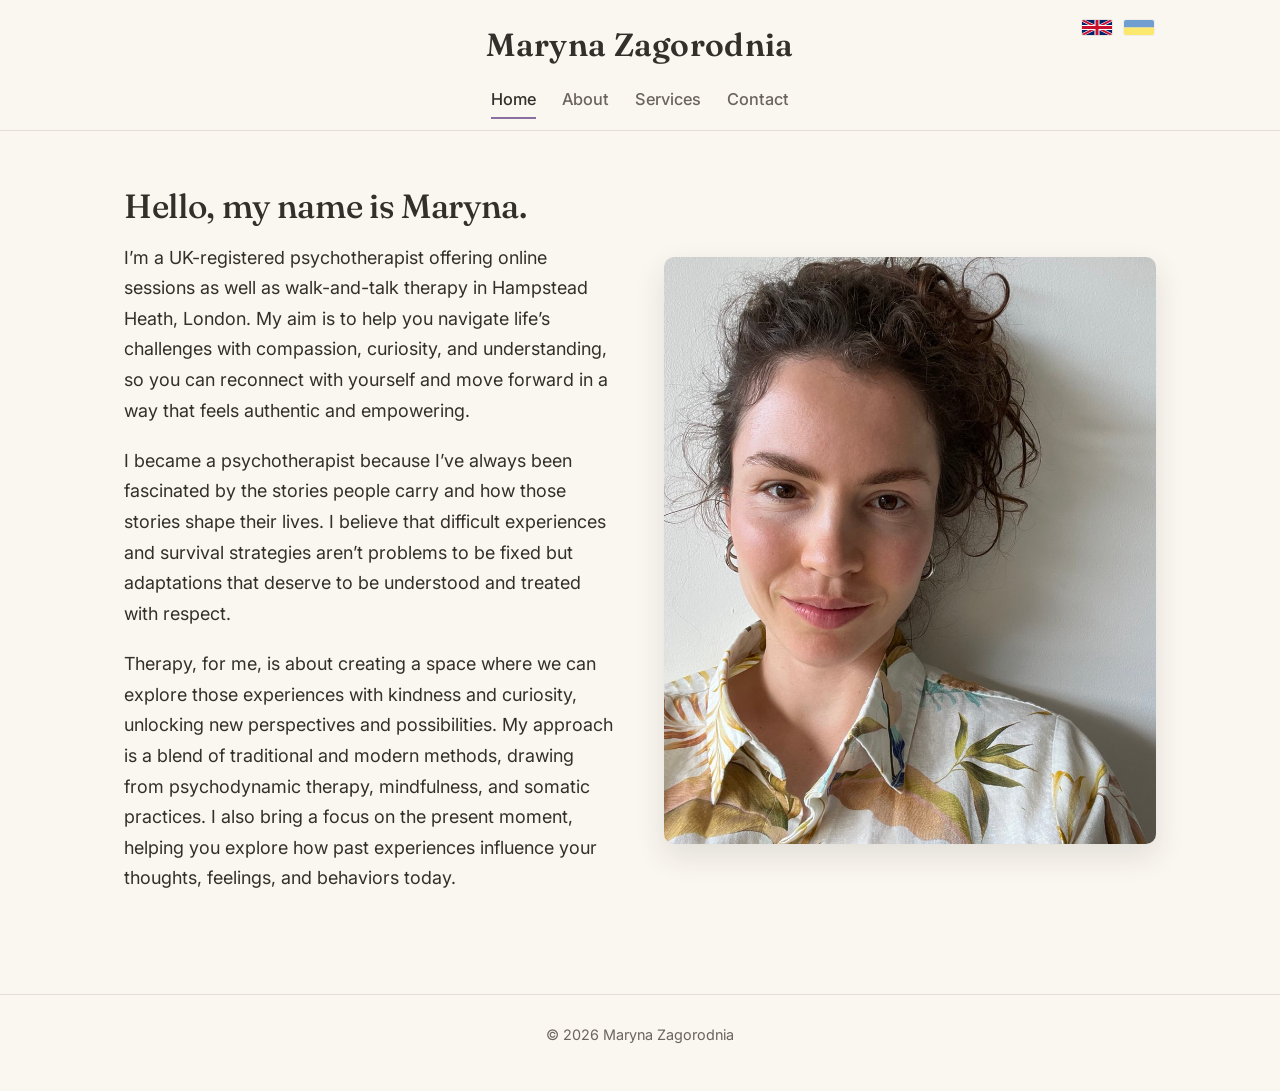
==== index.html @ 40d669a2 "Add config.js on/off switches for site content Single control panel (js/config.js) of named booleans" ====
<!DOCTYPE html>
<html lang="en">
<head>
  <meta charset="UTF-8" />
  <meta name="viewport" content="width=device-width, initial-scale=1.0" />

  <!-- Primary SEO -->
  <title>Maryna Zagorodnia — Psychedelic Integration Therapist, London</title>
  <meta name="description" content="UK-registered psychotherapist offering psychedelic integration therapy and individual therapy online and in Hampstead Heath, London. Sessions in English and Ukrainian." />
  <meta name="author" content="Maryna Zagorodnia" />
  <meta name="geo.region" content="GB-LND" />
  <meta name="geo.placename" content="London, Hampstead Heath" />

  <!-- Canonical & language alternates -->
  <link rel="canonical" href="https://safeintegration.space/" />
  <link rel="alternate" hreflang="en" href="https://safeintegration.space/" />
  <link rel="alternate" hreflang="uk" href="https://safeintegration.space/" />
  <link rel="alternate" hreflang="x-default" href="https://safeintegration.space/" />

  <!-- Open Graph (social sharing previews) -->
  <meta property="og:type" content="website" />
  <meta property="og:url" content="https://safeintegration.space/" />
  <meta property="og:title" content="Maryna Zagorodnia — Psychedelic Integration Therapist, London" />
  <meta property="og:description" content="UK-registered psychotherapist offering psychedelic integration therapy and individual therapy online and in Hampstead Heath, London." />
  <meta property="og:image" content="https://safeintegration.space/assets/maryna.png" />
  <meta property="og:image:alt" content="Portrait of Maryna Zagorodnia" />
  <meta property="og:locale" content="en_GB" />
  <meta property="og:locale:alternate" content="uk_UA" />
  <meta property="og:site_name" content="Maryna Zagorodnia" />

  <!-- Twitter / X card -->
  <meta name="twitter:card" content="summary_large_image" />
  <meta name="twitter:title" content="Maryna Zagorodnia — Psychedelic Integration Therapist, London" />
  <meta name="twitter:description" content="UK-registered psychotherapist offering psychedelic integration therapy and individual therapy online and in Hampstead Heath, London." />
  <meta name="twitter:image" content="https://safeintegration.space/assets/maryna.png" />

  <!-- Structured data (JSON-LD) -->
  <script type="application/ld+json">
  {
    "@context": "https://schema.org",
    "@type": "Person",
    "name": "Maryna Zagorodnia",
    "jobTitle": "Psychotherapist",
    "description": "UK-registered psychotherapist specialising in psychedelic integration therapy and individual therapy. Accredited Gestalt therapist and UKCP registered member.",
    "url": "https://safeintegration.space/",
    "image": "https://safeintegration.space/assets/maryna.png",
    "telephone": "",
    "email": "",
    "address": {
      "@type": "PostalAddress",
      "addressLocality": "London",
      "addressRegion": "England",
      "addressCountry": "GB"
    },
    "areaServed": ["London", "United Kingdom", "Online"],
    "knowsLanguage": ["en", "uk"],
    "memberOf": {
      "@type": "Organization",
      "name": "UK Council for Psychotherapy (UKCP)",
      "url": "https://www.psychotherapy.org.uk"
    },
    "hasCredential": [
      { "@type": "EducationalOccupationalCredential", "name": "Accredited Gestalt Therapist" },
      { "@type": "EducationalOccupationalCredential", "name": "Master's degree in Psychology" },
      { "@type": "EducationalOccupationalCredential", "name": "UKCP Registered Psychotherapist" },
      { "@type": "EducationalOccupationalCredential", "name": "Certificate in Psychedelic-Assisted Therapies and Research, CIIS" }
    ],
    "offers": [
      {
        "@type": "Offer",
        "name": "Individual Therapy",
        "description": "50-minute online therapy session",
        "price": "65",
        "priceCurrency": "GBP"
      },
      {
        "@type": "Offer",
        "name": "Psychedelic Integration Therapy",
        "description": "60-minute online psychedelic integration session",
        "price": "65",
        "priceCurrency": "GBP"
      }
    ]
  }
  </script>

  <!-- Fonts: Fraunces (headings) + Inter (body). Limited weights for speed. -->
  <link rel="preconnect" href="https://fonts.googleapis.com" />
  <link rel="preconnect" href="https://fonts.gstatic.com" crossorigin />
  <link href="https://fonts.googleapis.com/css2?family=Fraunces:opsz,wght@9..144,400;9..144,500;9..144,600&family=Inter:wght@400;500;600&display=swap" rel="stylesheet" />

  <link rel="icon" type="image/png" href="assets/leaf.png" />
  <link rel="stylesheet" href="css/style.css" />
</head>
<body class="lang-en view-home">

  <!-- ===================== STICKY HEADER ===================== -->
  <header class="site-header">
    <div class="header-inner">

      <!-- Language flags -->
      <div class="lang-toggle" role="group" aria-label="Language">
        <button type="button" class="flag flag-en" data-lang="en" aria-label="English" title="English">
          <!-- Union Jack -->
          <svg viewBox="0 0 60 30" width="30" height="15" aria-hidden="true">
            <clipPath id="uk-clip"><path d="M0,0 v30 h60 v-30 z"/></clipPath>
            <g clip-path="url(#uk-clip)">
              <path d="M0,0 v30 h60 v-30 z" fill="#012169"/>
              <path d="M0,0 L60,30 M60,0 L0,30" stroke="#fff" stroke-width="6"/>
              <path d="M0,0 L60,30 M60,0 L0,30" stroke="#C8102E" stroke-width="4"
                    clip-path="url(#uk-clip)"/>
              <path d="M30,0 v30 M0,15 h60" stroke="#fff" stroke-width="10"/>
              <path d="M30,0 v30 M0,15 h60" stroke="#C8102E" stroke-width="6"/>
            </g>
          </svg>
        </button>
        <button type="button" class="flag flag-uk" data-lang="uk" aria-label="Українська" title="Українська">
          <!-- Flag of Ukraine -->
          <svg viewBox="0 0 60 30" width="30" height="15" aria-hidden="true">
            <rect width="60" height="15" fill="#0057B7"/>
            <rect width="60" height="15" y="15" fill="#FFDD00"/>
          </svg>
        </button>
      </div>

      <!-- Name / logo -->
      <a href="#home" class="brand" data-section="home">
        <span class="lang-en">Maryna Zagorodnia</span>
        <span class="lang-uk">Марина Загородня</span>
      </a>

      <!-- Main navigation -->
      <nav class="main-nav" aria-label="Primary">
        <a href="#home" data-section="home"><span class="lang-en">Home</span><span class="lang-uk">Головна</span></a>
        <a href="#about" data-section="about"><span class="lang-en">About</span><span class="lang-uk">Про мене</span></a>
        <a href="#services" data-section="services"><span class="lang-en">Services</span><span class="lang-uk">Послуги</span></a>
        <a href="#contact" data-section="contact"><span class="lang-en">Contact</span><span class="lang-uk">Контакти</span></a>
        <a href="#blog" data-section="blog" class="blog-only"><span class="lang-en">Blog</span><span class="lang-uk">Блог</span></a>
      </nav>

    </div><!-- end .header-inner -->

    <!-- Services sub-navigation (only visible on Services view) -->
    <nav class="sub-nav" aria-label="Services">
      <a href="#service-therapy" class="sub-link">
        <span class="lang-en">Individual Therapy</span><span class="lang-uk">Індивідуальна терапія</span>
      </a>
      <span class="sub-sep">|</span>
      <a href="#service-integration" class="sub-link">
        <span class="lang-en">Psychedelic Integration</span><span class="lang-uk">Психоделічна інтеграція</span>
      </a>
      <!-- Ukrainian-only extra service -->
      <span class="sub-sep lang-uk">|</span>
      <a href="#service-circles" class="sub-link lang-uk">
        <span class="lang-uk">Кола інтеграції</span>
      </a>
    </nav>

    <nav class="blog-sub-nav" aria-label="Blog">
      <a href="#blog-video" class="blog-link">Лекція UPRA</a>
      <a href="#blog-post-1" class="blog-link">Що таке інтеграція?</a>
      <a href="#blog-post-2" class="blog-link">Практичний гайд</a>
    </nav>

  </header>

  <!-- ===================== MAIN CONTENT ===================== -->
  <main>

    <!-- ---------- HOME ---------- -->
    <section id="home" class="section is-active">
      <div class="wrap">
        <div class="row two-col reveal">
          <div class="col col-text">
            <h2>
              <span class="lang-en">Hello, my name is Maryna.</span>
              <span class="lang-uk">Вітаю, мене звати Марина.</span>
            </h2>
            <div class="lang-en">
              <p>I’m a UK-registered psychotherapist offering online sessions as well as walk-and-talk therapy in Hampstead Heath, London. My aim is to help you navigate life’s challenges with compassion, curiosity, and understanding, so you can reconnect with yourself and move forward in a way that feels authentic and empowering.</p>
              <p>I became a psychotherapist because I’ve always been fascinated by the stories people carry and how those stories shape their lives. I believe that difficult experiences and survival strategies aren’t problems to be fixed but adaptations that deserve to be understood and treated with respect.</p>
              <p>Therapy, for me, is about creating a space where we can explore those experiences with kindness and curiosity, unlocking new perspectives and possibilities. My approach is a blend of traditional and modern methods, drawing from psychodynamic therapy, mindfulness, and somatic practices. I also bring a focus on the present moment, helping you explore how past experiences influence your thoughts, feelings, and behaviors today.</p>
            </div>
            <div class="lang-uk">
              <p>Я психотерапевтка, зареєстрована у Великій Британії; проводжу онлайн-сесії, а також терапію у форматі «прогулянка-розмова» в парку Гемпстед-Гіт, Лондон. Моя мета — допомогти вам долати життєві виклики зі співчуттям, цікавістю та розумінням, щоб ви могли віднайти зв’язок із собою і рухатися вперед у спосіб, який відчувається справжнім і наповнює силою.</p>
              <p>Я стала психотерапевткою, бо мене завжди захоплювали історії, які несуть люди, і те, як ці історії формують їхнє життя. Я вірю, що складні переживання та стратегії виживання — це не проблеми, які треба «полагодити», а адаптації, що заслуговують на розуміння й повагу.</p>
              <p>Терапія для мене — це створення простору, де ми можемо досліджувати ці переживання з добротою та цікавістю, відкриваючи нові перспективи й можливості. Мій підхід поєднує традиційні та сучасні методи, спираючись на психодинамічну терапію, майндфулнес і соматичні практики. Я також приділяю увагу теперішньому моменту, допомагаючи вам побачити, як минулий досвід впливає на ваші думки, почуття та поведінку сьогодні.</p>
            </div>
          </div>
          <div class="col col-media">
            <img src="assets/maryna.png" alt="Portrait of Maryna" class="framed" loading="eager" />
          </div>
        </div>
      </div>
    </section>

    <!-- ---------- ABOUT ---------- -->
    <section id="about" class="section">
      <div class="wrap">

        <div class="row one-col reveal">
          <div class="lang-en">
            <h2>My Background and Philosophy</h2>
            <p>Before becoming a therapist, I earned a Master’s degree in Psychology and completed specialised training in trauma therapy, Gestalt therapy, and psychedelic integration. Over the years, my path has continued to evolve through further training in Compassionate Inquiry with Dr Gabor Maté, Schema Therapy, psychedelic-assisted therapies and research, breathwork, mindfulness, and trauma-informed plant medicine facilitation.</p>
            <p>I see therapy as a collaborative process — one where trust, openness, curiosity, and sometimes a bit of humour can help us uncover insights, heal old wounds, and create meaningful, lasting change. Whether you are navigating trauma, seeking clarity, integrating a psychedelic experience, or simply trying to make sense of where you are in life, I offer a grounded and supportive space for that process.</p>
            <p>Alongside my private work, I collaborate with Inwardbound as a psychotherapist and facilitator, supporting participants through preparation, retreat-based processes, and integration within their legal psychedelic retreat programmes in the Netherlands.</p>
          </div>
          <div class="lang-uk">
            <h2>Моє підґрунтя та філософія</h2>
            <p>Перш ніж стати терапевткою, я здобула магістерський ступінь із психології та пройшла спеціалізоване навчання з терапії травми, гештальт-терапії та психоделічної інтеграції. Мій шлях спонукає мене постійно розширювати навички, і зараз я навчаюся за підходом «Compassionate Inquiry» (Співчутливе дослідження) з д-ром Ґабором Мате, що глибоко співзвучний моєму травмо-інформованому погляду.</p>
            <p>Я бачу терапію як спільний процес — у якому довіра, відкритість і навіть трохи гумору допомагають нам віднаходити інсайти, зцілювати давні рани та творити значущі, тривалі зміни. Незалежно від того, чи проживаєте ви травму, шукаєте ясності, чи просто намагаєтеся зрозуміти, де ви зараз у житті, — я поруч, щоб підтримати вас на вашому шляху.</p>
          </div>
        </div>

        <div class="row one-col reveal">
          <div class="lang-en">
            <h2>My Training and Experience</h2>
            <ul class="creds">
              <li>Fully qualified and accredited Gestalt therapist</li>
              <li>Master’s degree in Psychology</li>
              <li>Certificate in Psychedelic-Assisted Therapies and Research, California Institute of Integral Studies</li>
              <li>Compassionate Inquiry Professional Training with Dr Gabor Maté</li>
              <li>Schema Therapy Training, ISST-accredited course</li>
              <li>ICEERS Integration Training</li>
              <li>Plant Medicine Facilitation and Trauma-Informed Psychedelic Integration training with Atira Tan</li>
              <li>200-hour Yoga Teacher Training, India, 2026</li>
            </ul>
            <p>I continue to expand my skills and knowledge in holistic approaches, including breathwork, yoga, meditation, and mindfulness, and regularly attend professional workshops, courses, and conferences.</p>
          </div>
          <div class="lang-uk">
            <h2>Моя освіта та досвід</h2>
            <ul class="creds">
              <li>Повністю кваліфікована та акредитована гештальт-терапевтка.</li>
              <li>Магістерський ступінь із психології.</li>
              <li>Завершила сертифікаційну програму з психоделік-асистованої терапії та досліджень у Каліфорнійському інституті інтегральних досліджень (CIIS).</li>
              <li>Дотримується етичних і професійних стандартів UKCP та відповідає їхнім вимогам щодо постійної супервізії та професійного розвитку.</li>
              <li>Викладачка BBM (Breath-Body-Mind) рівня 2.</li>
              <li>Зареєстрована членкиня Британської ради психотерапії (UKCP).</li>
              <li>Завершила тренінг з інтеграції ICEERS.</li>
              <li>Завершила курс «Compassionate Inquiry» для фахівців із д-ром Ґабором Мате.</li>
            </ul>
            <p>Постійно розширює навички та знання в холістичних підходах, зокрема дихальних практиках, йозі, медитації та майндфулнес, і регулярно відвідує професійні воркшопи, курси та конференції.</p>
          </div>
        </div>

      </div>
    </section>

    <!-- ---------- SERVICES ---------- -->
    <section id="services" class="section">
      <div class="wrap">

        <!-- Individual Therapy -->
        <article id="service-therapy" class="service reveal">
          <div class="lang-en">
            <h2>Individual Therapy</h2>
            <p>In individual therapy, we work together to address both past and present challenges, helping you navigate life with greater clarity and resilience. While many of my clients come to explore patterns rooted in the past, I also work with those facing current issues that may not have clear connections to previous experiences. Whether you’re managing stress, seeking direction, or facing specific life transitions, therapy can be a supportive and solution-focused space to explore effective strategies.</p>
            <details class="service-details">
              <summary><span class="text-more">Learn More</span><span class="text-less">Show Less</span></summary>
              <div class="details-body">
                <p>Therapy with me is a collaborative journey. We begin by identifying the sources of your difficulties and clarifying your goals. If certain problems are rooted in past experiences, we can explore those patterns to foster deeper understanding and change. For present-focused challenges, I incorporate a solution-oriented approach, working with you to create practical steps and skills that bring immediate relief and clarity.</p>
                <p>I work with a range of issues, including:</p>
                <ul class="creds">
                  <li>Complex trauma</li>
                  <li>Anxiety and panic attacks</li>
                  <li>Depression and low mood</li>
                  <li>Self-esteem and confidence issues</li>
                  <li>Imposter syndrome</li>
                  <li>Attachment and relationship difficulties</li>
                  <li>Stress and burnout</li>
                  <li>Family issues and unresolved conflicts</li>
                  <li>Life direction and a lack of purpose</li>
                </ul>
                <p>My approach combines talk therapy with body-based techniques, recognizing that some issues reside not only in the mind but also in the body. Using mindfulness practices, breathwork, and gentle movement exercises, we’ll address areas of tension and help you connect more fully with the present moment.</p>
                <p>Individual therapy with me can be both a journey of self-discovery and a practical tool for managing immediate life challenges. It’s about helping you embrace your full self with compassion and empowering you to take meaningful steps toward the life you envision.</p>
                <h3>Sessions and Fees</h3>
                <ul class="creds">
                  <li>15-minute introductory phone call: <strong>free</strong></li>
                  <li>50-minute session (online): <strong>£65</strong></li>
                </ul>
                <p><a href="#contact" class="btn" data-section="contact">Get in touch</a></p>
              </div>
            </details>
          </div>
          <div class="lang-uk">
            <h2>Індивідуальна терапія</h2>
            <p>В індивідуальній терапії ми працюємо разом, щоб подолати як минулі, так і теперішні труднощі, допомагаючи вам жити з більшою ясністю та стійкістю. Хоча багато клієнтів звертаються до мене, щоб дослідити закономірності, вкорінені в минулому, я також працюю з тими, хто стикається з поточними проблемами, що можуть не мати чіткого зв’язку з попереднім досвідом.</p>
            <details class="service-details">
              <summary><span class="text-more">Детальніше</span><span class="text-less">Згорнути</span></summary>
              <div class="details-body">
                <p>Терапія зі мною — це спільна подорож. Ми починаємо з визначення джерел труднощів і уточнення ваших цілей. Для проблем, орієнтованих на теперішнє, я застосовую рішення-орієнтований підхід, працюючи разом із вами над практичними кроками та навичками.</p>
                <p>Я працюю з широким колом запитів, зокрема:</p>
                <ul class="creds">
                  <li>ПТСР та комплексна травма</li>
                  <li>Тривога та панічні атаки</li>
                  <li>Депресія та знижений настрій</li>
                  <li>Самооцінка та впевненість у собі</li>
                  <li>Синдром самозванця</li>
                  <li>Прив’язаність і труднощі у стосунках</li>
                  <li>Стрес і вигорання</li>
                  <li>Сімейні питання та невирішені конфлікти</li>
                  <li>Пошук напрямку та відчуття сенсу</li>
                </ul>
                <p>Мій підхід поєднує розмовну терапію з тілесно-орієнтованими техніками: практиками усвідомленості, дихальними вправами та м’якими рухами.</p>
                <h3>Сесії та вартість</h3>
                <ul class="creds">
                  <li>15-хвилинний ознайомчий дзвінок: <strong>БЕЗКОШТОВНО</strong></li>
                  <li>50-хвилинна сесія (онлайн): <strong>£65</strong></li>
                </ul>
                <p><a href="#contact" class="btn" data-section="contact">Зв’язатися</a></p>
              </div>
            </details>
          </div>
        </article>

        <!-- Psychedelic Integration -->
        <article id="service-integration" class="service reveal">
          <div class="lang-en">
            <h2>Psychedelic Integration</h2>
            <p>Psychedelic Integration Therapy provides a safe and supportive space for making sense of past psychedelic experiences. Whether you are working with an old, unsettled LSD experience, returning after an ayahuasca ceremony, seeking integration support after ketamine-assisted treatment, or trying to process a recent retreat, this form of therapy can help you integrate your experiences in a way that supports growth, grounding and self-understanding.</p>
            <details class="service-details">
              <summary><span class="text-more">Learn More</span><span class="text-less">Show Less</span></summary>
              <div class="details-body">
                <h3>What is Psychedelic Integration Therapy?</h3>
                <p>Psychedelic integration differs from psychedelic therapy in that we don’t engage in sessions with substances. Instead, we focus on processing and integrating past experiences with psychedelics, exploring their impact, and making meaning of the insights, emotions, memories or challenges that may have emerged.</p>
                <p>If psychedelics have played a role in your journey but have left you feeling unsettled, confused, opened, overwhelmed or challenged, integration work can provide grounding and clarity. I work with clients who seek support in integrating both positive insights and difficult psychedelic experiences, helping to transform complex or challenging material into meaningful personal growth.</p>
                <p>Together, we explore the emotions, realisations, unexpected memories or shifts in perspective that may have surfaced, helping you make sense of them in the wider context of your life. We also work on creating a clear and grounded direction for embodying positive changes, so that insights from the experience can gradually become part of how you live, relate, and move forward.</p>
                <p>Common areas addressed in Psychedelic Integration Therapy:</p>
                <ul class="creds">
                  <li>Unpacking intense or confusing experiences</li>
                  <li>Processing memories or feelings brought up during altered states</li>
                  <li>Working through challenging emotions, including fear, grief, or joy</li>
                  <li>Exploring the spiritual or existential impacts of these experiences</li>
                  <li>Finding ways to incorporate new insights into daily life</li>
                </ul>
                <p>I’m here to support you in grounding, processing, and rebuilding a sense of wholeness after transformative experiences.</p>
                <blockquote class="disclaimer">Please note: I offer integration support only. Our work will focus solely on processing and integrating what has already happened.</blockquote>
                <h3>Sessions and Fees</h3>
                <ul class="creds">
                  <li>15-minute introductory phone call: <strong>free</strong></li>
                  <li>60-minute session (online): <strong>£65</strong></li>
                </ul>
                <p><a href="#contact" class="btn" data-section="contact">Get in touch</a></p>
              </div>
            </details>
          </div>
          <div class="lang-uk">
            <h2>Психоделічна інтеграція</h2>
            <p>Терапія психоделічної інтеграції надає безпечний і підтримуючий простір для осмислення минулого психоделічного досвіду. Чи то ви маєте справу зі старим, невирішеним досвідом LSD, повертаєтесь після церемонії аяуаски, шукаєте підтримки інтеграції після лікування кетаміном, або намагаєтесь опрацювати нещодавній ретрит — ця форма терапії може допомогти вам інтегрувати свій досвід так, щоб підтримати зростання, заземлення та самопізнання.</p>
            <details class="service-details">
              <summary><span class="text-more">Детальніше</span><span class="text-less">Згорнути</span></summary>
              <div class="details-body">
                <h3>Що таке терапія психоделічної інтеграції?</h3>
                <p>Психоделічна інтеграція відрізняється від психоделічної терапії тим, що ми не проводимо сесії з речовинами. Натомість ми зосереджуємось на опрацюванні та інтеграції минулого досвіду з психоделіками, дослідженні їхнього впливу та осмисленні інсайтів, емоцій, спогадів або труднощів, що могли виникнути.</p>
                <p>Якщо психоделіки відіграли роль у вашому шляху, але залишили вас з відчуттям тривоги, сплутаності, відкритості, перевантаження або труднощів — інтеграційна робота може забезпечити заземлення та ясність.</p>
                <p>Разом ми досліджуємо емоції, усвідомлення, несподівані спогади або зміни у сприйнятті, що могли виникнути, допомагаючи вам осмислити їх у ширшому контексті вашого життя.</p>
                <p>Поширені теми в терапії психоделічної інтеграції:</p>
                <ul class="creds">
                  <li>Розбір інтенсивних або заплутаних переживань</li>
                  <li>Опрацювання спогадів або почуттів, що виникли в змінених станах</li>
                  <li>Робота з важкими емоціями: страхом, горем або радістю</li>
                  <li>Дослідження духовних або екзистенційних наслідків цього досвіду</li>
                  <li>Пошук способів впровадити нові інсайти в повсякденне життя</li>
                </ul>
                <blockquote class="disclaimer">Зверніть увагу: я пропоную лише підтримку інтеграції. Я не проводжу та не надаю психоделічного досвіду. Наша робота зосереджена виключно на опрацюванні та інтеграції того, що вже відбулося.</blockquote>
                <h3>Сесії та вартість</h3>
                <ul class="creds">
                  <li>15-хвилинний ознайомчий дзвінок: <strong>БЕЗКОШТОВНО</strong></li>
                  <li>60-хвилинна сесія (онлайн): <strong>£65</strong></li>
                </ul>
                <p><a href="#contact" class="btn" data-section="contact">Зв’язатися</a></p>
              </div>
            </details>
          </div>
        </article>

        <!-- Integration Circles — Ukrainian only -->
        <article id="service-circles" class="service reveal lang-uk">
          <h2>Інтеграційне коло</h2>
          <p>Після психоделічного досвіду може бути складно залишитися наодинці зі своїми переживаннями. Інтеграційне коло — це безпечний і довірчий простір, де ви можете поділитися своїм досвідом або просто побути поруч із тими, хто вас розуміє.</p>
          <blockquote class="disclaimer">Зверніть увагу: я працюю лише з інтеграцією вже отриманого психоделічного досвіду. Я не фасилітую сесії і не надаю психоактивних речовин.</blockquote>
          <h3>Що відбувається на зустрічах</h3>
          <ul class="creds">
            <li>Ми зустрічаємося онлайн у малих групах</li>
            <li>Ви можете говорити або просто слухати — тут немає примусу</li>
            <li>Кожен досвід унікальний, і ми ставимося до нього з повагою</li>
            <li>Простір сповнений підтримки, без оцінок чи порад</li>
          </ul>
          <h3>Вартість</h3>
          <p>Безкоштовно, за попередньою реєстрацією. Формат: онлайн-зустрічі (Zoom).<br>
          Залиште свій імейл і я повідомлю вас, коли буде збиратися наступне коло.</p>
          <p><a href="#contact" class="btn" data-section="contact">Повідомити мене</a></p>
        </article>

      </div>
    </section>

    <!-- ---------- CONTACT ---------- -->
    <section id="contact" class="section">
      <div class="wrap wrap-narrow">

        <h1 class="reveal">
          <span class="lang-en">Contact</span>
          <span class="lang-uk">Контакти</span>
        </h1>

        <form id="contact-form" class="reveal" action="https://api.web3forms.com/submit" method="POST">
          <input type="hidden" name="access_key" value="0fa4e589-f110-45dd-a6cf-b113817762ba" />
          <label for="email">
            <span class="lang-en">Your email:</span>
            <span class="lang-uk">Ваша електронна пошта:</span>
          </label>
          <input type="email" id="email" name="email" required autocomplete="email" />

          <label for="subject">
            <span class="lang-en">Subject:</span>
            <span class="lang-uk">Тема:</span>
          </label>
          <input type="text" id="subject" name="subject" required />

          <label for="message">
            <span class="lang-en">Message:</span>
            <span class="lang-uk">Повідомлення:</span>
          </label>
          <textarea id="message" name="message" rows="10" required></textarea>

          <button type="submit" class="btn btn-send">
            <span class="lang-en">Send</span>
            <span class="lang-uk">Надіслати</span>
          </button>

          <p class="form-status" role="status" aria-live="polite"></p>
        </form>

      </div>
    </section>

    <!-- ---------- BLOG (Ukrainian only) ---------- -->
    <section id="blog" class="section blog-only">
      <div class="wrap">

        <article id="blog-video" class="blog-item reveal">
          <div class="row two-col">
            <div class="col col-text">
              <h2>Відеолекція: що таке психоделічна інтеграція?</h2>
              <p>Це відео — гарна відправна точка для всіх, хто цікавиться темою інтеграції психоделічних досвідів. Лекція була записана для Української асоціації психоделічних досліджень (UPRA), де я ділюсь базовими поняттями, прикладами з практики та відповідаю на питання слухачів. Наприкінці — живе обговорення з відповідями на запитання учасників.</p>
            </div>
            <div class="col col-media">
              <div class="yt" data-id="SDMaQ13O3Fw" role="button" tabindex="0" aria-label="Відтворити відео">
                <span class="yt-play" aria-hidden="true"></span>
              </div>
            </div>
          </div>
        </article>

        <article id="blog-post-1" class="blog-item reveal">
          <div class="row one-col">
            <h2>Що таке психоделічна інтеграція і навіщо вона потрібна</h2>

            <blockquote>
              <p>«Глибокі психологічні та духовні процеси, які можуть розкритися під час церемонії, потребують супроводу — як до, так і після — для повної інтеграції. Навіть ті учасники, які мали позитивний і глибоко надихаючий досвід, можуть не отримати повної користі без підтримки та допомоги в осмисленні пережитого.»</p>
              <cite>— д-р Ґабор Мате</cite>
            </blockquote>

            <h3>Навіщо потрібна інтеграція?</h3>
            <p>Якщо не приділити увагу інтеграції, досвід може: залишитися лише фрагментарним спогадом (приємним або травматичним), викликати дестабілізацію (паніку, безсоння, депресію), або, навпаки, стати джерелом глибоких змін — якщо його вчасно підтримати.</p>

            <h3>Що кажуть дослідження?</h3>
            <p>У нещодавньому науковому огляді (Bathje et al., 2022) автори проаналізували 24 визначення поняття «психоделічна інтеграція» та запропонували узагальнення:</p>
            <blockquote>
              <p>«Інтеграція — це процес, у якому людина свідомо повертається до свого психоделічного досвіду, активно досліджує, осмислює, перекладає та опрацьовує його зміст. Завдяки свідомому зусиллю та підтримуючим практикам, цей процес дозволяє поступово засвоювати отримані уроки й інсайти та вплітати їх у повсякденне життя.»</p>
            </blockquote>

            <h3>Коли інтеграція особливо необхідна?</h3>
            <p>Іноді психоделічний досвід — це м'яке відкриття. А іноді — зустріч із хаосом, темрявою або втратою орієнтирів. У після-досвідовий період можуть з'являтись: тривожність, безсоння, панічні атаки, страх «з'їхати з глузду», обсесивні думки, екзистенційна криза, емоційна нестабільність, ізоляція. Це не «поганий досвід» — це незавершений досвід. Інтеграція допомагає дати цьому простір, сенс і напрямок.</p>

            <h3>Метафори інтеграції</h3>
            <ul class="creds">
              <li>🧩 <strong>Пазл:</strong> іноді потрібно зібрати фрагменти у цілісну картину.</li>
              <li>🌌 <strong>Карта точок:</strong> досвід — як розкидані точки з даними, які набувають сенсу лише у взаємозв'язку.</li>
              <li>📸 <strong>Фотоплівка:</strong> потрібен проявник, щоб зображення стало видимим.</li>
              <li>🌱 <strong>Насінина:</strong> була посаджена. Але без догляду — вона не проросте. Інтеграція — це полив, тепло, підтримка, захист, щоб згодом ця насінина дала плід.</li>
            </ul>

            <h3>Чи можна інтегрувати досвід самостійно?</h3>
            <p>Так, звичайно. Самоінтеграція — первинна і дуже цінна. Особливо якщо: у вас є безпечне оточення, ви маєте стабільний психоемоційний стан, розумієте, як втілювати отриманий досвід у життя.</p>
            <p>Але якщо відчуваєте, що вас «затягує» у внутрішній конфлікт, досвід лишив по собі тривогу, плутанину або нові складні емоції, з'явились симптоми фрагментації та відчуження, не знаєте, що робити з тим, що піднялось — тоді психоделічна інтеграція з підтримкою фахівця може бути тим безпечним «контейнером», який допоможе перетворити хаос на сенс.</p>

            <h3>Що охоплює процес психоделічної інтеграції?</h3>
            <ul class="creds">
              <li>Онтологічний шок — конфлікт між новими уявленнями та старими цінностями</li>
              <li>Осмислення складного або хаотичного досвіду</li>
              <li>Інтеграція нових ідей, переконань, перспектив</li>
              <li>Обережне внесення змін у життя</li>
              <li>Робота з дистресом або пост-досвідними симптомами</li>
              <li>Профілактика «вивітрювання» досвіду</li>
              <li>Повернення до повсякденності з новим баченням</li>
              <li>Робота з травматичними спогадами, які могли активуватись</li>
            </ul>
            <p>Інтеграція — це не подія, а процес, що може тривати місяці або навіть роки. Вона не завжди виглядає «глибоко» — іноді це просто здоровий сніданок або прогулянка. Іноді тригером до розуміння стає випадковий фільм, запах, або слово у випадково почутій розмові. Як і будь-яка трансформація, вона потребує часу, середовища, дбайливого ставлення до себе.</p>
            <p>Якщо ви відчуваєте, що хочете поговорити про свій досвід, зрозуміти, що з ним робити, чи просто не залишатись наодинці з ним — я поруч 💚.</p>
          </div>
        </article>

        <article id="blog-post-2" class="blog-item reveal">
          <div class="row one-col">
            <h2>Інтеграція психоделічного досвіду: практичний гайд для самостійної роботи</h2>

            <p>Психоделічний досвід може бути потужним, глибоко зворушливим, трансформаційним. А може — незрозумілим, фрагментованим, викликом. У будь-якому випадку, сама подорож — це лише початок. Справжня робота починається після.</p>
            <p>Інтеграція — це не про аналіз чи «роботу над собою» в строгому сенсі. Це про турботу, дбайливе слухання, створення простору для того, що з'явилось у подорожі, щоб воно могло розгорнутись, осісти, знайти своє місце у вашому житті. Не існує універсальної інструкції з інтеграції. Але існують практики, які можуть підтримати.</p>

            <h3>1. Відпочинок і самодогляд</h3>
            <p>Візьміть день-два без роботи, зустрічей і задач. Ваша нервова система потребує простору, щоб відновитися. Обмежте перегляд новин, соцмереж, фільмів з високою інтенсивністю. Дайте тілу спокій, тепло, відпочинок. Повноцінне харчування, теплий душ або ванна, масаж, прогулянка біля води чи в лісі — все це допомагає заземлитись.</p>

            <h3>2. Створіть карту досвіду</h3>
            <p>Запишіть усе, що пам'ятаєте. В деталях. У хронології. Через образи, звуки, кольори. Якщо у вас був плейліст — увімкніть його. Музика може «розблокувати» фрагменти, які свідомість ще не інтегрувала. Можна малювати. Графічно передавати свій стан, кольори, рух. Все це — мова, яку іноді краще розуміє підсвідомість.</p>

            <h3>3. Простір для почуттів</h3>
            <p>Після досвіду емоції можуть ще розгортатися. Дайте їм вихід. Спробуйте експресивне малювання, танець, спів, ліпку, або просто голосове «виговорення» у порожній простір. Ваш досвід — не лише ідеї. Це тіло, сльози, тепло, страх, здивування. І вони заслуговують бути проявленими і почутими.</p>

            <h3>4. Дайте думкам форму</h3>
            <p>Ведіть щоденник. Пишіть листи собі — до або після. Створюйте ментальні карти з інсайтів, питань, вражень. Важливо не «проаналізувати», а дозволити сенсам проявитися. Деколи вони приходять не одразу. Але якщо створити простір, вони з'являться.</p>
            <p>Запитання для саморефлексії (оберіть 1–2, які вам зараз «дзвенять», відповідайте щиро, без цензури):</p>
            <ul class="creds">
              <li>Як мій досвід «відповів» на мій намір?</li>
              <li>Що залишилось зі мною після досвіду?</li>
              <li>Чи є образ / відчуття, яке не відпускає?</li>
              <li>Що в мені змінилось назавжди?</li>
              <li>Яку історію про себе я більше не хочу розповідати?</li>
              <li>Які нові стани я хочу зберегти?</li>
              <li>Хто або що підтримує мене зараз?</li>
              <li>Чого я боюсь побачити у цьому досвіді?</li>
            </ul>

            <h3>5. Місце для тиші й символів</h3>
            <p>Інтеграція — це не лише дії. Це і паузи. Простір між словами. Проводьте час на самоті. Вслухайтесь. Медитуйте. Знайдіть символ — камінь, гілочку, фото, прикрасу, якусь деталь, що уособлює ваш досвід. Це буде точка повернення, або точка контакту з вашим досвідом.</p>

            <h3>Музика, що підтримує</h3>
            <ul class="creds">
              <li>East Forest – Music For Mushrooms</li>
              <li>Beautiful Chorus</li>
              <li>Ayla Schafer</li>
              <li>Nils Frahm</li>
              <li>Liquid Bloom</li>
            </ul>
            <p>Створіть свій власний плейліст для інтеграції. Це буде ваша внутрішня мапа повернення в стан, який ви хочете втілити.</p>

            <h3>Книжки</h3>
            <ul class="creds">
              <li>Jack Kornfield – <em>After the Ecstasy, the Laundry</em></li>
              <li>Станіслав Гроф – <em>Психологія майбутнього</em></li>
              <li>Клариса Пінкола Естес – <em>Жінки, що бігають з вовками</em></li>
              <li>Ґабор Мате – <em>Коли тіло каже ні</em></li>
              <li>Пема Чодрон – <em>Коли життя стає руїнами</em></li>
            </ul>

            <h3>Фільми</h3>
            <ul class="creds">
              <li>Сіль Землі (2014)</li>
              <li>Мій Учитель Восьминіг</li>
              <li>Планета Земля</li>
              <li>The Wisdom of Trauma</li>
              <li>Baraka</li>
              <li>Samsara</li>
            </ul>

            <p>Цей шлях не завжди варто проходити на самоті. Якщо ви відчуваєте, що досвід важко втілити, або навпаки — хочеться його поглибити, заземлити, знайти новий сенс — звертайтесь до того, хто зможе бути поруч. Без оцінки. Без нав'язування своїх ідей і змістів. Інтеграція — це про стосунок. Зі своїм досвідом. І з собою.</p>
          </div>
        </article>

      </div>
    </section>

  </main>

  <footer class="site-footer">
    <p>© <span id="year"></span> Maryna Zagorodnia</p>
  </footer>

  <!-- jQuery from CDN (cached, fast) -->
  <script src="https://code.jquery.com/jquery-3.7.1.min.js"
          integrity="sha256-/JqT3SQfawRcv/BIHPThkBvs0OEvtFFmqPF/lYI/Cxo="
          crossorigin="anonymous"></script>
  <script src="js/config.js"></script>
  <script src="js/main.js"></script>
</body>
</html>
---- css/style.css ----
/* ============================================================
   Maryna Zagorodnia — site styles
   Palette: warm cream background, soft heather accent.
   ============================================================ */

:root {
  --bg:      #FAF6F0;   /* warm cream */
  --surface: #FFFFFF;
  --ink:     #33302B;   /* warm near-black */
  --muted:   #6B655C;
  --accent:  #8A6FA0;   /* soft heather / plum */
  --accent-2:#B07A57;   /* terracotta */
  --line:    #E7DFD4;

  --header-h: 132px;    /* updated by JS to the real header height */
  --maxw: 1080px;

  --serif: "Fraunces", Georgia, "Times New Roman", serif;
  --sans:  "Inter", system-ui, -apple-system, "Segoe UI", Roboto, sans-serif;
}

* { box-sizing: border-box; }

body {
  margin: 0;
  background: var(--bg);
  color: var(--ink);
  font-family: var(--sans);
  font-size: 18px;
  line-height: 1.7;
  -webkit-font-smoothing: antialiased;
  text-rendering: optimizeLegibility;
}

img { max-width: 100%; display: block; }

h1, h2, h3 {
  font-family: var(--serif);
  font-weight: 500;
  line-height: 1.15;
  color: var(--ink);
  letter-spacing: -0.01em;
}
h1 { font-size: clamp(2rem, 4.5vw, 3.1rem); margin: 0 0 .6em; }
h2 { font-size: clamp(1.5rem, 3vw, 2.1rem); margin: 0 0 .5em; }
h3 { font-size: clamp(1.1rem, 2vw, 1.35rem); margin: 1.4em 0 .4em; color: var(--accent); }
p  { margin: 0 0 1.1em; }

a { color: var(--accent); text-decoration: none; }
a:hover { color: var(--accent-2); }

blockquote {
  margin: 1.4em 0;
  padding: .8em 1.4em;
  border-left: 3px solid var(--accent);
  background: rgba(138, 111, 160, 0.06);
  border-radius: 0 6px 6px 0;
  font-style: italic;
  color: var(--muted);
}
blockquote.disclaimer {
  border-left-color: var(--accent-2);
  background: rgba(176, 122, 87, 0.07);
}
blockquote p { margin: 0 0 .4em; }
blockquote p:last-child { margin: 0; }
blockquote cite { font-size: .9rem; font-style: normal; color: var(--muted); }

/* ---------- Language toggle (CSS-driven, instant) ---------- */
/* Two rules only. Each element keeps its natural display value when shown. */
body:not(.lang-uk) .lang-uk { display: none; }
body.lang-uk       .lang-en { display: none; }

/* Blog is Ukrainian-only */
body:not(.lang-uk) .blog-only { display: none; }

/* ============================================================
   HEADER (sticky)
   ============================================================ */
.site-header {
  position: sticky;
  top: 0;
  z-index: 100;
  background: rgba(250, 246, 240, 0.92);
  backdrop-filter: saturate(140%) blur(8px);
  border-bottom: 1px solid var(--line);
}
.header-inner {
  position: relative;
  max-width: var(--maxw);
  margin: 0 auto;
  padding: 18px 24px 14px;
  text-align: center;
  user-select: none;
}

.brand {
  display: inline-block;
  font-family: var(--serif);
  font-size: clamp(1.4rem, 3.2vw, 2rem);
  font-weight: 600;
  color: var(--ink);
  letter-spacing: .01em;
}
.brand:hover { color: var(--ink); }

/* Flags pinned top-right */
.lang-toggle {
  position: absolute;
  top: 18px;
  right: 24px;
  display: flex;
  align-items: center;
  gap: 8px;
}
.flag {
  background: none;
  border: 0;
  padding: 2px;
  cursor: pointer;
  border-radius: 3px;
  line-height: 0;
  opacity: .55;
  transition: opacity .2s ease, transform .2s ease;
}
.flag svg { border-radius: 2px; box-shadow: 0 0 0 1px rgba(0,0,0,.08); }
.flag:hover { opacity: 1; transform: translateY(-1px); }
body.lang-en .flag-en,
body.lang-uk .flag-uk { opacity: 1; }
.lang-sep { color: var(--line); }

/* Main nav */
.main-nav {
  margin-top: 12px;
  display: flex;
  justify-content: center;
  flex-wrap: wrap;
  gap: 0 26px;
}
.main-nav a {
  position: relative;
  color: var(--muted);
  font-weight: 500;
  font-size: 1.02rem;
  padding: 2px 0;
}
.main-nav a::after {
  content: "";
  position: absolute;
  left: 0; right: 0; bottom: -3px;
  height: 2px;
  background: var(--accent);
  transform: scaleX(0);
  transition: transform .22s ease;
}
.main-nav a:hover { color: var(--ink); }
.main-nav a.active { color: var(--ink); }
.main-nav a.active::after { transform: scaleX(1); }

/* Services sub-nav: hidden unless on services view */
.sub-nav {
  display: none;
  justify-content: center;
  flex-wrap: wrap;
  align-items: center;
  gap: 0 12px;
  padding: 10px 24px;
  border-top: 1px solid var(--line);
}
body.view-services .sub-nav { display: flex; }
.sub-nav a {
  position: relative;
  color: var(--muted);
  font-size: .95rem;
  padding: 2px 0;
}
.sub-nav a::after {
  content: "";
  position: absolute;
  left: 0; right: 0; bottom: -3px;
  height: 2px;
  background: var(--accent);
  transform: scaleX(0);
  transition: transform .22s ease;
}
.sub-nav a:hover { color: var(--ink); }
.sub-nav a.active { color: var(--ink); }
.sub-nav a.active::after { transform: scaleX(1); }
.sub-sep { display: none; }

/* Blog sub-nav — same structure as services sub-nav */
.blog-sub-nav {
  display: none;
  justify-content: center;
  flex-wrap: wrap;
  gap: 0 26px;
  padding: 10px 24px;
  border-top: 1px solid var(--line);
}
body.view-blog .blog-sub-nav { display: flex; }
.blog-link {
  position: relative;
  color: var(--muted);
  font-size: .95rem;
  padding: 2px 0;
}
.blog-link::after {
  content: "";
  position: absolute;
  left: 0; right: 0; bottom: -3px;
  height: 2px;
  background: var(--accent);
  transform: scaleX(0);
  transition: transform .22s ease;
}
.blog-link:hover { color: var(--ink); }
.blog-link.active { color: var(--ink); }
.blog-link.active::after { transform: scaleX(1); }

.blog-item { display: none; }

/* ============================================================
   SECTIONS / LAYOUT
   ============================================================ */
.section { display: none; }
.section.is-active { display: block; }

.wrap {
  max-width: var(--maxw);
  margin: 0 auto;
  padding: 56px 24px 80px;
}
.wrap-narrow { max-width: 720px; }

.row { margin-bottom: 48px; }
.row:last-child { margin-bottom: 0; }

/* Two-column: text + media */
.two-col {
  display: grid;
  grid-template-columns: 1fr 1fr;
  gap: 48px;
  align-items: center;
}
.one-col { max-width: 760px; margin-left: auto; margin-right: auto; }

/* Credentials / training list */
.creds { padding-left: 1.2em; margin: 0 0 1.1em; }
.creds li { margin-bottom: .25em; }
.creds li::marker { color: var(--accent); }

.col-media .framed {
  width: 100%;
  border-radius: 10px;
  box-shadow: 0 12px 30px rgba(51, 48, 43, 0.12);
}

.service { display: none; }

.blog-item { margin-bottom: 64px; }
.blog-item:last-child { margin-bottom: 0; }

/* ---------- Learn More / Show Less details toggle ---------- */
.service-details { margin: 1.4em 0 0; text-align: center; }
.service-details summary {
  display: inline-block;
  list-style: none;
  cursor: pointer;
  border: 2px solid var(--accent);
  color: var(--accent);
  background: transparent;
  border-radius: 999px;
  padding: 10px 22px;
  font-family: var(--sans);
  font-weight: 500;
  font-size: 1rem;
  user-select: none;
  transition: background .2s ease, color .2s ease;
}
.details-body { text-align: left; }
.service-details summary::-webkit-details-marker { display: none; }
.service-details summary::marker { display: none; }
.service-details summary:hover { background: var(--accent); color: #fff; }
.service-details:not([open]) .text-less { display: none; }
.service-details[open] .text-more { display: none; }
.details-body { padding-top: 1.2em; }

/* ---------- Buttons ---------- */
.btn {
  display: inline-block;
  background: var(--accent);
  color: #fff;
  padding: 11px 22px;
  border-radius: 999px;
  font-weight: 500;
  font-size: 1rem;
  border: 0;
  cursor: pointer;
  transition: background .2s ease, transform .15s ease, box-shadow .2s ease;
}
.btn:hover {
  color: #fff;
  background: var(--accent-2);
  transform: translateY(-1px);
  box-shadow: 0 8px 18px rgba(138, 111, 160, 0.28);
}

/* ============================================================
   CONTACT FORM
   ============================================================ */
#contact-form label {
  display: block;
  margin: 22px 0 8px;
  font-weight: 500;
  color: var(--ink);
}
#contact-form input,
#contact-form textarea {
  width: 100%;
  font: inherit;
  color: var(--ink);
  background: var(--surface);
  border: 1px solid var(--line);
  border-radius: 8px;
  padding: 12px 14px;
  transition: border-color .2s ease, box-shadow .2s ease;
}
#contact-form input:focus,
#contact-form textarea:focus {
  outline: none;
  border-color: var(--accent);
  box-shadow: 0 0 0 3px rgba(138, 111, 160, 0.18);
}
#contact-form textarea { resize: vertical; }
.btn-send { margin-top: 24px; }
.form-status { margin-top: 16px; min-height: 1.4em; font-size: .98rem; }
.form-status.ok  { color: #4f7a4f; }
.form-status.err { color: #b3503e; }

/* ============================================================
   YOUTUBE FACADE (click to load — keeps page fast)
   ============================================================ */
.yt {
  position: relative;
  width: 100%;
  aspect-ratio: 16 / 9;
  border-radius: 10px;
  overflow: hidden;
  cursor: pointer;
  background: linear-gradient(135deg, #6f5a82, #b07a57);
  background-size: cover;
  background-position: center;
  box-shadow: 0 12px 30px rgba(51, 48, 43, 0.12);
}
.yt-play {
  position: absolute;
  top: 50%; left: 50%;
  transform: translate(-50%, -50%);
  width: 68px; height: 48px;
  background: rgba(0,0,0,.55);
  border-radius: 12px;
  transition: background .2s ease, transform .2s ease;
}
.yt-play::after {
  content: "";
  position: absolute;
  top: 50%; left: 50%;
  transform: translate(-40%, -50%);
  border-style: solid;
  border-width: 11px 0 11px 18px;
  border-color: transparent transparent transparent #fff;
}
.yt:hover .yt-play { background: #c8102e; transform: translate(-50%, -50%) scale(1.06); }
.yt iframe { position: absolute; inset: 0; width: 100%; height: 100%; border: 0; }

/* ============================================================
   FOOTER
   ============================================================ */
.site-footer {
  border-top: 1px solid var(--line);
  text-align: center;
  color: var(--muted);
  font-size: .9rem;
  padding: 28px 24px;
}

/* ============================================================
   REVEAL ANIMATION
   ============================================================ */
.reveal {
  opacity: 0;
  transform: translateY(18px);
  transition: opacity .6s ease, transform .6s ease;
}
.reveal.in { opacity: 1; transform: none; }

/* ============================================================
   RESPONSIVE
   ============================================================ */
@media (max-width: 760px) {
  body { font-size: 17px; }
  .two-col { grid-template-columns: 1fr; gap: 28px; }
  .col-media { order: -1; }              /* image above text on mobile */
  .lang-toggle { top: 14px; right: 16px; }
  .wrap { padding: 40px 18px 64px; }
}

/* Respect users who prefer no motion */
@media (prefers-reduced-motion: reduce) {
  .reveal { opacity: 1; transform: none; transition: none; }
  .btn:hover, .flag:hover { transform: none; }
}
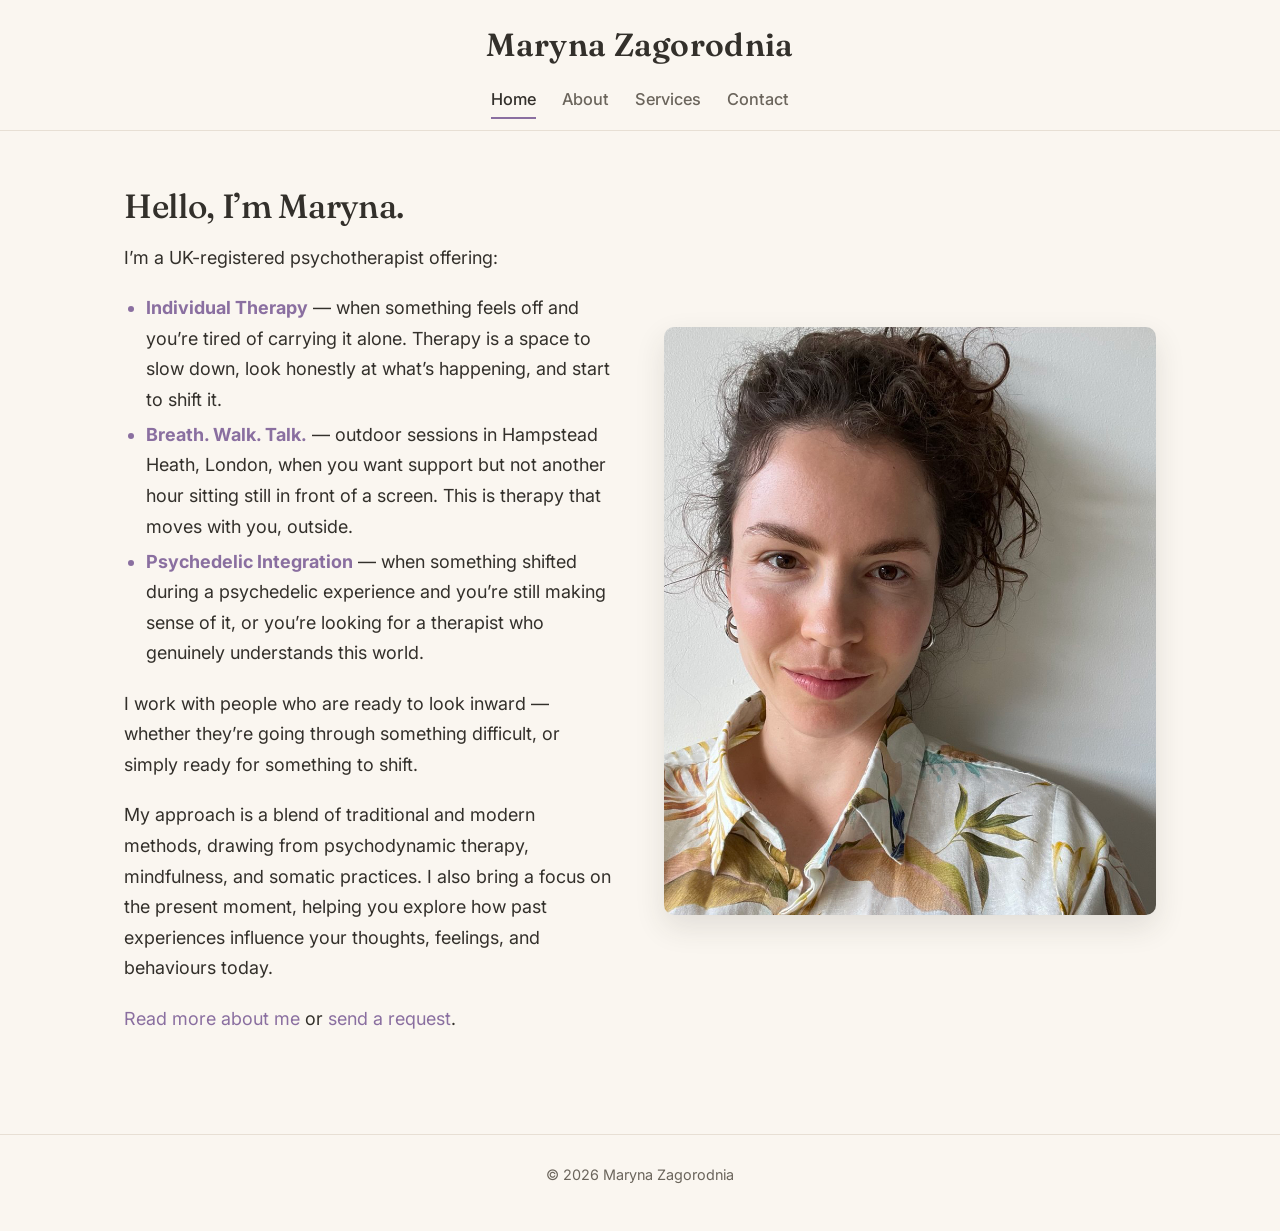
==== commit 507ca90b: "Rework Home intro and add Breath. Walk. Talk. service Replace the Home text with a short intro plus " ====
--- a/index.html
+++ b/index.html
@@ -146,6 +146,8 @@
         <span class="lang-en">Individual Therapy</span><span class="lang-uk">Індивідуальна терапія</span>
       </a>
       <span class="sub-sep">|</span>
+      <a href="#service-walk" class="sub-link">Breath. Walk. Talk.</a>
+      <span class="sub-sep">|</span>
       <a href="#service-integration" class="sub-link">
         <span class="lang-en">Psychedelic Integration</span><span class="lang-uk">Психоделічна інтеграція</span>
       </a>
@@ -173,18 +175,30 @@
         <div class="row two-col reveal">
           <div class="col col-text">
             <h2>
-              <span class="lang-en">Hello, my name is Maryna.</span>
-              <span class="lang-uk">Вітаю, мене звати Марина.</span>
+              <span class="lang-en">Hello, I’m Maryna.</span>
+              <span class="lang-uk">Вітаю, я Марина.</span>
             </h2>
             <div class="lang-en">
-              <p>I’m a UK-registered psychotherapist offering online sessions as well as walk-and-talk therapy in Hampstead Heath, London. My aim is to help you navigate life’s challenges with compassion, curiosity, and understanding, so you can reconnect with yourself and move forward in a way that feels authentic and empowering.</p>
-              <p>I became a psychotherapist because I’ve always been fascinated by the stories people carry and how those stories shape their lives. I believe that difficult experiences and survival strategies aren’t problems to be fixed but adaptations that deserve to be understood and treated with respect.</p>
-              <p>Therapy, for me, is about creating a space where we can explore those experiences with kindness and curiosity, unlocking new perspectives and possibilities. My approach is a blend of traditional and modern methods, drawing from psychodynamic therapy, mindfulness, and somatic practices. I also bring a focus on the present moment, helping you explore how past experiences influence your thoughts, feelings, and behaviors today.</p>
+              <p>I’m a UK-registered psychotherapist offering:</p>
+              <ul class="creds home-services">
+                <li><a href="#service-therapy" class="service-link"><strong>Individual Therapy</strong></a> — when something feels off and you’re tired of carrying it alone. Therapy is a space to slow down, look honestly at what’s happening, and start to shift it.</li>
+                <li><a href="#service-walk" class="service-link"><strong>Breath. Walk. Talk.</strong></a> — outdoor sessions in Hampstead Heath, London, when you want support but not another hour sitting still in front of a screen. This is therapy that moves with you, outside.</li>
+                <li><a href="#service-integration" class="service-link"><strong>Psychedelic Integration</strong></a> — when something shifted during a psychedelic experience and you’re still making sense of it, or you’re looking for a therapist who genuinely understands this world.</li>
+              </ul>
+              <p>I work with people who are ready to look inward — whether they’re going through something difficult, or simply ready for something to shift.</p>
+              <p>My approach is a blend of traditional and modern methods, drawing from psychodynamic therapy, mindfulness, and somatic practices. I also bring a focus on the present moment, helping you explore how past experiences influence your thoughts, feelings, and behaviours today.</p>
+              <p><a href="#about" data-section="about">Read more about me</a> or <a href="#contact" data-section="contact">send a request</a>.</p>
             </div>
             <div class="lang-uk">
-              <p>Я психотерапевтка, зареєстрована у Великій Британії; проводжу онлайн-сесії, а також терапію у форматі «прогулянка-розмова» в парку Гемпстед-Гіт, Лондон. Моя мета — допомогти вам долати життєві виклики зі співчуттям, цікавістю та розумінням, щоб ви могли віднайти зв’язок із собою і рухатися вперед у спосіб, який відчувається справжнім і наповнює силою.</p>
-              <p>Я стала психотерапевткою, бо мене завжди захоплювали історії, які несуть люди, і те, як ці історії формують їхнє життя. Я вірю, що складні переживання та стратегії виживання — це не проблеми, які треба «полагодити», а адаптації, що заслуговують на розуміння й повагу.</p>
-              <p>Терапія для мене — це створення простору, де ми можемо досліджувати ці переживання з добротою та цікавістю, відкриваючи нові перспективи й можливості. Мій підхід поєднує традиційні та сучасні методи, спираючись на психодинамічну терапію, майндфулнес і соматичні практики. Я також приділяю увагу теперішньому моменту, допомагаючи вам побачити, як минулий досвід впливає на ваші думки, почуття та поведінку сьогодні.</p>
+              <p>Я психотерапевтка, зареєстрована у Великій Британії, і пропоную:</p>
+              <ul class="creds home-services">
+                <li><a href="#service-therapy" class="service-link"><strong>Індивідуальна терапія</strong></a> — коли щось відчувається не так і ви втомилися нести це наодинці. Терапія — це простір, щоб уповільнитися, чесно подивитися на те, що відбувається, і почати це змінювати.</li>
+                <li><a href="#service-walk" class="service-link"><strong>Breath. Walk. Talk.</strong></a> — сесії на свіжому повітрі в парку Гемпстед-Гіт, Лондон, коли вам потрібна підтримка, але не ще одна година нерухомого сидіння перед екраном. Це терапія, яка рухається разом із вами, назовні.</li>
+                <li><a href="#service-integration" class="service-link"><strong>Психоделічна інтеграція</strong></a> — коли щось змістилося під час психоделічного досвіду і ви досі це осмислюєте, або ви шукаєте терапевта, який по-справжньому розуміє цей світ.</li>
+              </ul>
+              <p>Я працюю з людьми, які готові зазирнути всередину — чи то вони проживають щось складне, чи просто готові до змін.</p>
+              <p>Мій підхід поєднує традиційні та сучасні методи, спираючись на психодинамічну терапію, майндфулнес і соматичні практики. Я також приділяю увагу теперішньому моменту, допомагаючи вам побачити, як минулий досвід впливає на ваші думки, почуття та поведінку сьогодні.</p>
+              <p><a href="#about" data-section="about">Дізнатися більше про мене</a> або <a href="#contact" data-section="contact">надіслати запит</a>.</p>
             </div>
           </div>
           <div class="col col-media">
@@ -306,6 +320,60 @@
                 <ul class="creds">
                   <li>15-хвилинний ознайомчий дзвінок: <strong>БЕЗКОШТОВНО</strong></li>
                   <li>50-хвилинна сесія (онлайн): <strong>£65</strong></li>
+                </ul>
+                <p><a href="#contact" class="btn" data-section="contact">Зв’язатися</a></p>
+              </div>
+            </details>
+          </div>
+        </article>
+
+        <!-- Breath. Walk. Talk. (walk-and-talk therapy) — PLACEHOLDER COPY, pending Maryna's final text -->
+        <article id="service-walk" class="service reveal">
+          <div class="lang-en">
+            <h2>Breath. Walk. Talk.</h2>
+            <p>Breath. Walk. Talk. is outdoor therapy in Hampstead Heath, London — for when you want support but not another hour sitting still in front of a screen. We walk side by side at an unhurried pace and let the conversation move with us. For many people, being outside and in motion makes it easier to think out loud, to feel, and to open up.</p>
+            <details class="service-details">
+              <summary><span class="text-more">Learn More</span><span class="text-less">Show Less</span></summary>
+              <div class="details-body">
+                <p>Walking together changes the shape of a session. Side by side rather than face to face, with the rhythm of footsteps and the open space of the Heath around us, things often surface more gently than they might in a room. The body settles, the breath deepens, and there’s room for whatever needs to be said.</p>
+                <p>This way of working can be a good fit if you:</p>
+                <ul class="creds">
+                  <li>Feel restless or boxed in by indoor, screen-based sessions</li>
+                  <li>Think and process more easily while moving</li>
+                  <li>Want to bring breath, body, and nature into the work</li>
+                  <li>Are navigating stress, burnout, anxiety, or low mood</li>
+                </ul>
+                <p>We begin with a short check-in, settle into a comfortable pace, and let the walk hold the conversation. Sessions are weather permitting, and we’ll agree a simple plan for rain or for days when sitting feels better. Everything shared outdoors is held with the same confidentiality as any other session.</p>
+                <blockquote class="disclaimer">Please note: walk-and-talk sessions take place in a public park. We’ll talk through privacy and confidentiality before we begin, and you’re always free to choose an online or seated session instead.</blockquote>
+                <h3>Sessions and Fees</h3>
+                <ul class="creds">
+                  <li>15-minute introductory phone call: <strong>free</strong></li>
+                  <li>50-minute walk-and-talk session (Hampstead Heath): <strong>£65</strong></li>
+                </ul>
+                <p><a href="#contact" class="btn" data-section="contact">Get in touch</a></p>
+              </div>
+            </details>
+          </div>
+          <div class="lang-uk">
+            <h2>Breath. Walk. Talk.</h2>
+            <p>Breath. Walk. Talk. — це терапія на свіжому повітрі в парку Гемпстед-Гіт, Лондон, для тих моментів, коли вам потрібна підтримка, але не ще одна година нерухомого сидіння перед екраном. Ми йдемо поруч у спокійному темпі й дозволяємо розмові рухатися разом із нами. Багатьом людям перебування назовні та в русі допомагає легше думати вголос, відчувати й відкриватися.</p>
+            <details class="service-details">
+              <summary><span class="text-more">Детальніше</span><span class="text-less">Згорнути</span></summary>
+              <div class="details-body">
+                <p>Спільна прогулянка змінює форму сесії. Пліч-о-пліч, а не обличчям до обличчя, у ритмі кроків і у відкритому просторі парку — те, що складно висловити в кабінеті, часто проявляється м’якше. Тіло заспокоюється, дихання поглиблюється, і з’являється місце для всього, що потребує бути сказаним.</p>
+                <p>Цей формат може підійти вам, якщо ви:</p>
+                <ul class="creds">
+                  <li>Відчуваєте неспокій або «затиснутість» від онлайн-сесій перед екраном</li>
+                  <li>Легше думаєте та опрацьовуєте досвід у русі</li>
+                  <li>Хочете додати в роботу дихання, тіло та природу</li>
+                  <li>Проживаєте стрес, вигорання, тривогу або знижений настрій</li>
+                </ul>
+                <p>Ми починаємо з короткого знайомства, знаходимо комфортний темп і дозволяємо прогулянці тримати розмову. Сесії відбуваються за сприятливої погоди, і ми домовимося про простий план на випадок дощу або для днів, коли краще посидіти. Усе, чим ви ділитеся назовні, лишається настільки ж конфіденційним, як і на будь-якій іншій сесії.</p>
+                <blockquote class="disclaimer">Зверніть увагу: сесії «прогулянка-розмова» відбуваються в публічному парку. Перед початком ми обговоримо приватність і конфіденційність, і ви завжди можете обрати онлайн- або стаціонарну сесію натомість.</blockquote>
+                <h3>Сесії та вартість</h3>
+                <ul class="creds">
+                  <li>15-хвилинний ознайомчий дзвінок: <strong>БЕЗКОШТОВНО</strong></li>
+                  <li>50-хвилинна сесія «прогулянка-розмова» (Гемпстед-Гіт): <strong>£65</strong></li>
                 </ul>
                 <p><a href="#contact" class="btn" data-section="contact">Зв’язатися</a></p>
               </div>
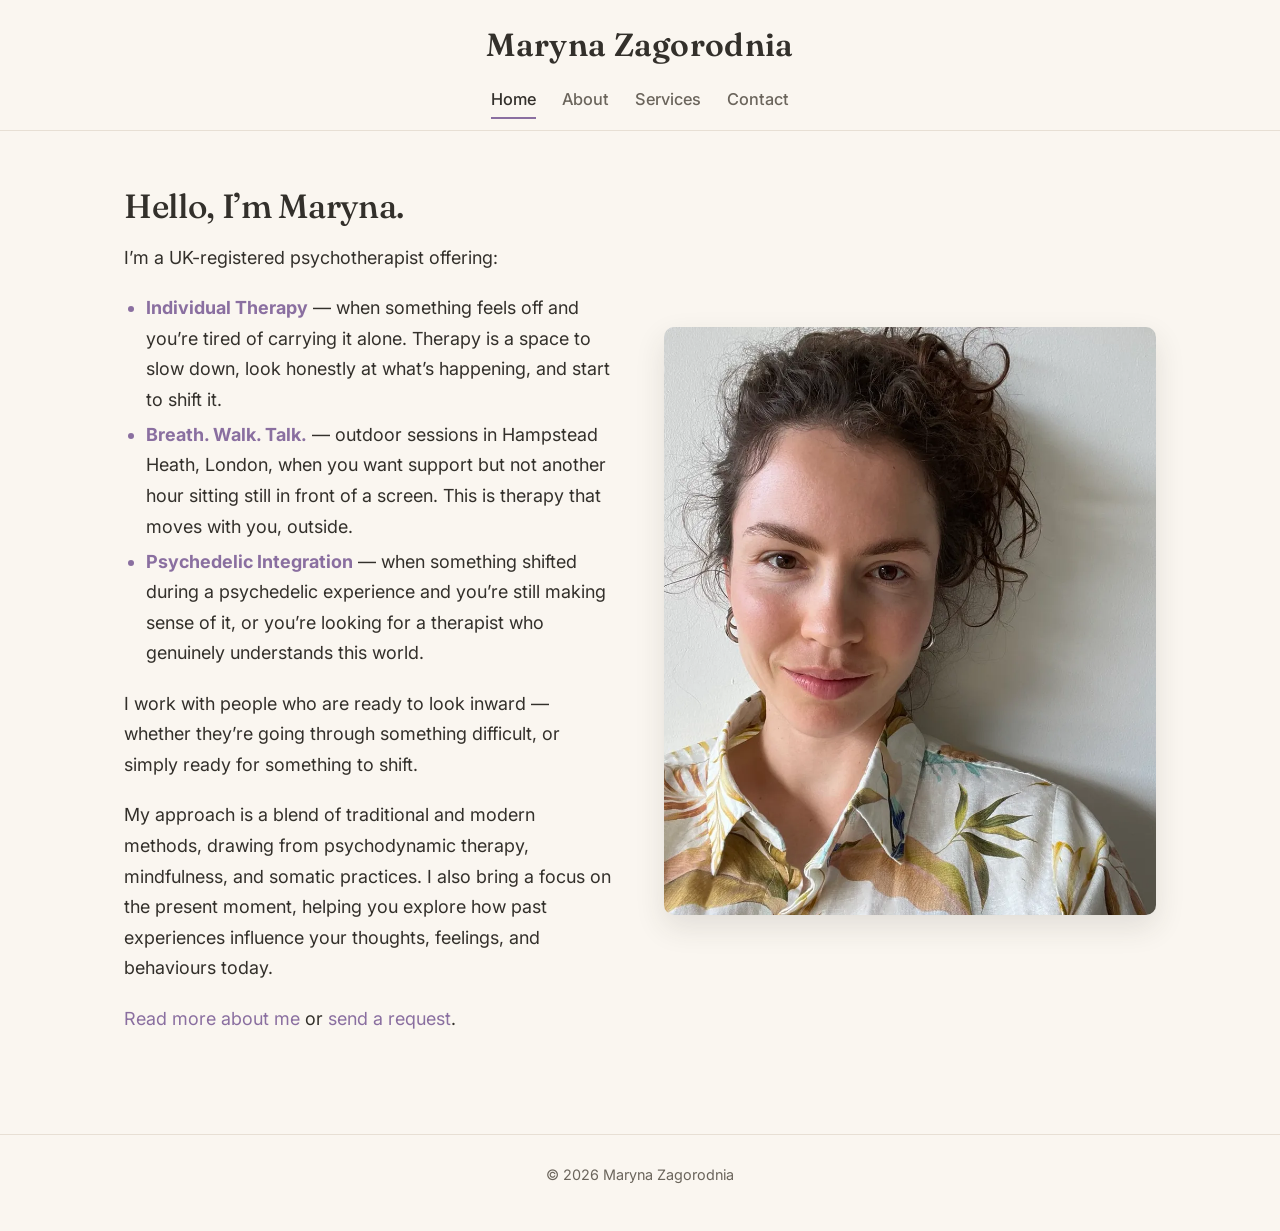
==== commit caf7462a: "Split one-page site into real pages; add analytics, SEO fixes, growth plan - Each section/service is" ====
--- a/index.html
+++ b/index.html
@@ -11,28 +11,23 @@
   <meta name="geo.region" content="GB-LND" />
   <meta name="geo.placename" content="London, Hampstead Heath" />
 
-  <!-- Canonical & language alternates -->
   <link rel="canonical" href="https://safeintegration.space/" />
-  <link rel="alternate" hreflang="en" href="https://safeintegration.space/" />
-  <link rel="alternate" hreflang="uk" href="https://safeintegration.space/" />
-  <link rel="alternate" hreflang="x-default" href="https://safeintegration.space/" />
 
   <!-- Open Graph (social sharing previews) -->
   <meta property="og:type" content="website" />
   <meta property="og:url" content="https://safeintegration.space/" />
   <meta property="og:title" content="Maryna Zagorodnia — Psychedelic Integration Therapist, London" />
   <meta property="og:description" content="UK-registered psychotherapist offering psychedelic integration therapy and individual therapy online and in Hampstead Heath, London." />
-  <meta property="og:image" content="https://safeintegration.space/assets/maryna.png" />
+  <meta property="og:image" content="https://safeintegration.space/assets/maryna.jpg" />
   <meta property="og:image:alt" content="Portrait of Maryna Zagorodnia" />
   <meta property="og:locale" content="en_GB" />
-  <meta property="og:locale:alternate" content="uk_UA" />
   <meta property="og:site_name" content="Maryna Zagorodnia" />
 
   <!-- Twitter / X card -->
   <meta name="twitter:card" content="summary_large_image" />
   <meta name="twitter:title" content="Maryna Zagorodnia — Psychedelic Integration Therapist, London" />
   <meta name="twitter:description" content="UK-registered psychotherapist offering psychedelic integration therapy and individual therapy online and in Hampstead Heath, London." />
-  <meta name="twitter:image" content="https://safeintegration.space/assets/maryna.png" />
+  <meta name="twitter:image" content="https://safeintegration.space/assets/maryna.jpg" />
 
   <!-- Structured data (JSON-LD) -->
   <script type="application/ld+json">
@@ -43,9 +38,7 @@
     "jobTitle": "Psychotherapist",
     "description": "UK-registered psychotherapist specialising in psychedelic integration therapy and individual therapy. Accredited Gestalt therapist and UKCP registered member.",
     "url": "https://safeintegration.space/",
-    "image": "https://safeintegration.space/assets/maryna.png",
-    "telephone": "",
-    "email": "",
+    "image": "https://safeintegration.space/assets/maryna.jpg",
     "address": {
       "@type": "PostalAddress",
       "addressLocality": "London",
@@ -70,7 +63,14 @@
         "@type": "Offer",
         "name": "Individual Therapy",
         "description": "50-minute online therapy session",
-        "price": "65",
+        "price": "75",
+        "priceCurrency": "GBP"
+      },
+      {
+        "@type": "Offer",
+        "name": "Breath. Walk. Talk.",
+        "description": "60-minute outdoor walk-and-talk session in Hampstead Heath, London",
+        "price": "75",
         "priceCurrency": "GBP"
       },
       {
@@ -83,18 +83,37 @@
     ]
   }
   </script>
+  <script type="application/ld+json">
+  {
+    "@context": "https://schema.org",
+    "@type": "ProfessionalService",
+    "name": "Maryna Zagorodnia — Psychotherapy & Psychedelic Integration",
+    "url": "https://safeintegration.space/",
+    "image": "https://safeintegration.space/assets/maryna.jpg",
+    "description": "Individual therapy, walk-and-talk therapy and psychedelic integration with a UKCP-registered psychotherapist — online and in Hampstead Heath, London.",
+    "priceRange": "£65 - £75",
+    "address": {
+      "@type": "PostalAddress",
+      "addressLocality": "London",
+      "addressRegion": "England",
+      "addressCountry": "GB"
+    },
+    "areaServed": ["London", "United Kingdom", "Online"],
+    "founder": { "@type": "Person", "name": "Maryna Zagorodnia" }
+  }
+  </script>
 
   <!-- Fonts: Fraunces (headings) + Inter (body). Limited weights for speed. -->
   <link rel="preconnect" href="https://fonts.googleapis.com" />
   <link rel="preconnect" href="https://fonts.gstatic.com" crossorigin />
   <link href="https://fonts.googleapis.com/css2?family=Fraunces:opsz,wght@9..144,400;9..144,500;9..144,600&family=Inter:wght@400;500;600&display=swap" rel="stylesheet" />
 
-  <link rel="icon" type="image/png" href="assets/leaf.png" />
-  <link rel="stylesheet" href="css/style.css" />
+  <link rel="icon" type="image/png" href="/assets/leaf.png" />
+  <link rel="stylesheet" href="/css/style.css" />
 </head>
 <body class="lang-en view-home">
 
-  <!-- ===================== STICKY HEADER ===================== -->
+  <!-- ===================== STICKY HEADER (same on every page) ===================== -->
   <header class="site-header">
     <div class="header-inner">
 
@@ -124,36 +143,36 @@
       </div>
 
       <!-- Name / logo -->
-      <a href="#home" class="brand" data-section="home">
+      <a href="/" class="brand">
         <span class="lang-en">Maryna Zagorodnia</span>
         <span class="lang-uk">Марина Загородня</span>
       </a>
 
       <!-- Main navigation -->
       <nav class="main-nav" aria-label="Primary">
-        <a href="#home" data-section="home"><span class="lang-en">Home</span><span class="lang-uk">Головна</span></a>
-        <a href="#about" data-section="about"><span class="lang-en">About</span><span class="lang-uk">Про мене</span></a>
-        <a href="#services" data-section="services"><span class="lang-en">Services</span><span class="lang-uk">Послуги</span></a>
-        <a href="#contact" data-section="contact"><span class="lang-en">Contact</span><span class="lang-uk">Контакти</span></a>
-        <a href="#blog" data-section="blog" class="blog-only"><span class="lang-en">Blog</span><span class="lang-uk">Блог</span></a>
+        <a href="/" data-view="home"><span class="lang-en">Home</span><span class="lang-uk">Головна</span></a>
+        <a href="/about/" data-view="about"><span class="lang-en">About</span><span class="lang-uk">Про мене</span></a>
+        <a href="/individual-therapy/" data-view="services"><span class="lang-en">Services</span><span class="lang-uk">Послуги</span></a>
+        <a href="/contact/" data-view="contact"><span class="lang-en">Contact</span><span class="lang-uk">Контакти</span></a>
+        <a href="/blog/" data-view="blog" class="blog-only"><span class="lang-en">Blog</span><span class="lang-uk">Блог</span></a>
       </nav>
 
     </div><!-- end .header-inner -->
 
-    <!-- Services sub-navigation (only visible on Services view) -->
+    <!-- Services sub-navigation (only visible on service pages) -->
     <nav class="sub-nav" aria-label="Services">
-      <a href="#service-therapy" class="sub-link">
+      <a href="/individual-therapy/" class="sub-link">
         <span class="lang-en">Individual Therapy</span><span class="lang-uk">Індивідуальна терапія</span>
       </a>
       <span class="sub-sep">|</span>
-      <a href="#service-walk" class="sub-link">Breath. Walk. Talk.</a>
+      <a href="/walk-and-talk-therapy/" class="sub-link">Breath. Walk. Talk.</a>
       <span class="sub-sep">|</span>
-      <a href="#service-integration" class="sub-link">
+      <a href="/psychedelic-integration/" class="sub-link">
         <span class="lang-en">Psychedelic Integration</span><span class="lang-uk">Психоделічна інтеграція</span>
       </a>
       <!-- Ukrainian-only extra service -->
       <span class="sub-sep lang-uk">|</span>
-      <a href="#service-circles" class="sub-link lang-uk">
+      <a href="/integration-circles/" class="sub-link lang-uk">
         <span class="lang-uk">Кола інтеграції</span>
       </a>
     </nav>
@@ -169,476 +188,47 @@
   <!-- ===================== MAIN CONTENT ===================== -->
   <main>
 
-    <!-- ---------- HOME ---------- -->
     <section id="home" class="section is-active">
       <div class="wrap">
         <div class="row two-col reveal">
           <div class="col col-text">
-            <h2>
+            <h1 class="as-h2">
               <span class="lang-en">Hello, I’m Maryna.</span>
               <span class="lang-uk">Вітаю, я Марина.</span>
-            </h2>
+            </h1>
             <div class="lang-en">
               <p>I’m a UK-registered psychotherapist offering:</p>
               <ul class="creds home-services">
-                <li><a href="#service-therapy" class="service-link"><strong>Individual Therapy</strong></a> — when something feels off and you’re tired of carrying it alone. Therapy is a space to slow down, look honestly at what’s happening, and start to shift it.</li>
-                <li><a href="#service-walk" class="service-link"><strong>Breath. Walk. Talk.</strong></a> — outdoor sessions in Hampstead Heath, London, when you want support but not another hour sitting still in front of a screen. This is therapy that moves with you, outside.</li>
-                <li><a href="#service-integration" class="service-link"><strong>Psychedelic Integration</strong></a> — when something shifted during a psychedelic experience and you’re still making sense of it, or you’re looking for a therapist who genuinely understands this world.</li>
+                <li><a href="/individual-therapy/"><strong>Individual Therapy</strong></a> — when something feels off and you’re tired of carrying it alone. Therapy is a space to slow down, look honestly at what’s happening, and start to shift it.</li>
+                <li><a href="/walk-and-talk-therapy/"><strong>Breath. Walk. Talk.</strong></a> — outdoor sessions in Hampstead Heath, London, when you want support but not another hour sitting still in front of a screen. This is therapy that moves with you, outside.</li>
+                <li><a href="/psychedelic-integration/"><strong>Psychedelic Integration</strong></a> — when something shifted during a psychedelic experience and you’re still making sense of it, or you’re looking for a therapist who genuinely understands this world.</li>
               </ul>
               <p>I work with people who are ready to look inward — whether they’re going through something difficult, or simply ready for something to shift.</p>
               <p>My approach is a blend of traditional and modern methods, drawing from psychodynamic therapy, mindfulness, and somatic practices. I also bring a focus on the present moment, helping you explore how past experiences influence your thoughts, feelings, and behaviours today.</p>
-              <p><a href="#about" data-section="about">Read more about me</a> or <a href="#contact" data-section="contact">send a request</a>.</p>
+              <p><a href="/about/">Read more about me</a> or <a href="/contact/">send a request</a>.</p>
             </div>
             <div class="lang-uk">
               <p>Я психотерапевтка, зареєстрована у Великій Британії, і пропоную:</p>
               <ul class="creds home-services">
-                <li><a href="#service-therapy" class="service-link"><strong>Індивідуальна терапія</strong></a> — коли щось відчувається не так і ви втомилися нести це наодинці. Терапія — це простір, щоб уповільнитися, чесно подивитися на те, що відбувається, і почати це змінювати.</li>
-                <li><a href="#service-walk" class="service-link"><strong>Breath. Walk. Talk.</strong></a> — сесії на свіжому повітрі в парку Гемпстед-Гіт, Лондон, коли вам потрібна підтримка, але не ще одна година нерухомого сидіння перед екраном. Це терапія, яка рухається разом із вами, назовні.</li>
-                <li><a href="#service-integration" class="service-link"><strong>Психоделічна інтеграція</strong></a> — коли щось змістилося під час психоделічного досвіду і ви досі це осмислюєте, або ви шукаєте терапевта, який по-справжньому розуміє цей світ.</li>
+                <li><a href="/individual-therapy/"><strong>Індивідуальна терапія</strong></a> — коли щось відчувається не так і ви втомилися нести це наодинці. Терапія — це простір, щоб уповільнитися, чесно подивитися на те, що відбувається, і почати це змінювати.</li>
+                <li><a href="/walk-and-talk-therapy/"><strong>Breath. Walk. Talk.</strong></a> — сесії на свіжому повітрі в парку Гемпстед-Гіт, Лондон, коли вам потрібна підтримка, але не ще одна година нерухомого сидіння перед екраном. Це терапія, яка рухається разом із вами, назовні.</li>
+                <li><a href="/psychedelic-integration/"><strong>Психоделічна інтеграція</strong></a> — коли щось змістилося під час психоделічного досвіду і ви досі це осмислюєте, або ви шукаєте терапевта, який по-справжньому розуміє цей світ.</li>
               </ul>
               <p>Я працюю з людьми, які готові зазирнути всередину — чи то вони проживають щось складне, чи просто готові до змін.</p>
               <p>Мій підхід поєднує традиційні та сучасні методи, спираючись на психодинамічну терапію, майндфулнес і соматичні практики. Я також приділяю увагу теперішньому моменту, допомагаючи вам побачити, як минулий досвід впливає на ваші думки, почуття та поведінку сьогодні.</p>
-              <p><a href="#about" data-section="about">Дізнатися більше про мене</a> або <a href="#contact" data-section="contact">надіслати запит</a>.</p>
+              <p><a href="/about/">Дізнатися більше про мене</a> або <a href="/contact/">надіслати запит</a>.</p>
             </div>
           </div>
           <div class="col col-media">
-            <img src="assets/maryna.png" alt="Portrait of Maryna" class="framed" loading="eager" />
+            <picture>
+              <source srcset="/assets/maryna.webp" type="image/webp" />
+              <img src="/assets/maryna.jpg" alt="Portrait of Maryna" class="framed" loading="eager" width="934" height="1116" />
+            </picture>
           </div>
         </div>
       </div>
     </section>
 
-    <!-- ---------- ABOUT ---------- -->
-    <section id="about" class="section">
-      <div class="wrap">
-
-        <div class="row one-col reveal">
-          <div class="lang-en">
-            <h2>My Background and Philosophy</h2>
-            <p>Before becoming a therapist, I earned a Master’s degree in Psychology and completed specialised training in trauma therapy, Gestalt therapy, and psychedelic integration. Over the years, my path has continued to evolve through further training in Compassionate Inquiry with Dr Gabor Maté, Schema Therapy, psychedelic-assisted therapies and research, breathwork, mindfulness, and trauma-informed plant medicine facilitation.</p>
-            <p>I see therapy as a collaborative process — one where trust, openness, curiosity, and sometimes a bit of humour can help us uncover insights, heal old wounds, and create meaningful, lasting change. Whether you are navigating trauma, seeking clarity, integrating a psychedelic experience, or simply trying to make sense of where you are in life, I offer a grounded and supportive space for that process.</p>
-            <p>Alongside my private work, I collaborate with Inwardbound as a psychotherapist and facilitator, supporting participants through preparation, retreat-based processes, and integration within their legal psychedelic retreat programmes in the Netherlands.</p>
-          </div>
-          <div class="lang-uk">
-            <h2>Моє підґрунтя та філософія</h2>
-            <p>Перш ніж стати терапевткою, я здобула магістерський ступінь із психології та пройшла спеціалізоване навчання з терапії травми, гештальт-терапії та психоделічної інтеграції. Мій шлях спонукає мене постійно розширювати навички, і зараз я навчаюся за підходом «Compassionate Inquiry» (Співчутливе дослідження) з д-ром Ґабором Мате, що глибоко співзвучний моєму травмо-інформованому погляду.</p>
-            <p>Я бачу терапію як спільний процес — у якому довіра, відкритість і навіть трохи гумору допомагають нам віднаходити інсайти, зцілювати давні рани та творити значущі, тривалі зміни. Незалежно від того, чи проживаєте ви травму, шукаєте ясності, чи просто намагаєтеся зрозуміти, де ви зараз у житті, — я поруч, щоб підтримати вас на вашому шляху.</p>
-          </div>
-        </div>
-
-        <div class="row one-col reveal">
-          <div class="lang-en">
-            <h2>My Training and Experience</h2>
-            <ul class="creds">
-              <li>Fully qualified and accredited Gestalt therapist</li>
-              <li>Master’s degree in Psychology</li>
-              <li>Certificate in Psychedelic-Assisted Therapies and Research, California Institute of Integral Studies</li>
-              <li>Compassionate Inquiry Professional Training with Dr Gabor Maté</li>
-              <li>Schema Therapy Training, ISST-accredited course</li>
-              <li>ICEERS Integration Training</li>
-              <li>Plant Medicine Facilitation and Trauma-Informed Psychedelic Integration training with Atira Tan</li>
-              <li>200-hour Yoga Teacher Training, India, 2026</li>
-            </ul>
-            <p>I continue to expand my skills and knowledge in holistic approaches, including breathwork, yoga, meditation, and mindfulness, and regularly attend professional workshops, courses, and conferences.</p>
-          </div>
-          <div class="lang-uk">
-            <h2>Моя освіта та досвід</h2>
-            <ul class="creds">
-              <li>Повністю кваліфікована та акредитована гештальт-терапевтка.</li>
-              <li>Магістерський ступінь із психології.</li>
-              <li>Завершила сертифікаційну програму з психоделік-асистованої терапії та досліджень у Каліфорнійському інституті інтегральних досліджень (CIIS).</li>
-              <li>Дотримується етичних і професійних стандартів UKCP та відповідає їхнім вимогам щодо постійної супервізії та професійного розвитку.</li>
-              <li>Викладачка BBM (Breath-Body-Mind) рівня 2.</li>
-              <li>Зареєстрована членкиня Британської ради психотерапії (UKCP).</li>
-              <li>Завершила тренінг з інтеграції ICEERS.</li>
-              <li>Завершила курс «Compassionate Inquiry» для фахівців із д-ром Ґабором Мате.</li>
-            </ul>
-            <p>Постійно розширює навички та знання в холістичних підходах, зокрема дихальних практиках, йозі, медитації та майндфулнес, і регулярно відвідує професійні воркшопи, курси та конференції.</p>
-          </div>
-        </div>
-
-      </div>
-    </section>
-
-    <!-- ---------- SERVICES ---------- -->
-    <section id="services" class="section">
-      <div class="wrap">
-
-        <!-- Individual Therapy -->
-        <article id="service-therapy" class="service reveal">
-          <div class="lang-en">
-            <h2>Individual Therapy</h2>
-            <p>In individual therapy, we work together to address both past and present challenges, helping you navigate life with greater clarity and resilience. While many of my clients come to explore patterns rooted in the past, I also work with those facing current issues that may not have clear connections to previous experiences. Whether you’re managing stress, seeking direction, or facing specific life transitions, therapy can be a supportive and solution-focused space to explore effective strategies.</p>
-            <details class="service-details">
-              <summary><span class="text-more">Learn More</span><span class="text-less">Show Less</span></summary>
-              <div class="details-body">
-                <p>Therapy with me is a collaborative journey. We begin by identifying the sources of your difficulties and clarifying your goals. If certain problems are rooted in past experiences, we can explore those patterns to foster deeper understanding and change. For present-focused challenges, I incorporate a solution-oriented approach, working with you to create practical steps and skills that bring immediate relief and clarity.</p>
-                <p>I work with a range of issues, including:</p>
-                <ul class="creds">
-                  <li>Complex trauma</li>
-                  <li>Anxiety and panic attacks</li>
-                  <li>Depression and low mood</li>
-                  <li>Self-esteem and confidence issues</li>
-                  <li>Imposter syndrome</li>
-                  <li>Attachment and relationship difficulties</li>
-                  <li>Stress and burnout</li>
-                  <li>Family issues and unresolved conflicts</li>
-                  <li>Life direction and a lack of purpose</li>
-                </ul>
-                <p>My approach combines talk therapy with body-based techniques, recognizing that some issues reside not only in the mind but also in the body. Using mindfulness practices, breathwork, and gentle movement exercises, we’ll address areas of tension and help you connect more fully with the present moment.</p>
-                <p>Individual therapy with me can be both a journey of self-discovery and a practical tool for managing immediate life challenges. It’s about helping you embrace your full self with compassion and empowering you to take meaningful steps toward the life you envision.</p>
-                <h3>Sessions and Fees</h3>
-                <ul class="creds">
-                  <li>15-minute introductory phone call: <strong>free</strong></li>
-                  <li>50-minute session (online): <strong>£65</strong></li>
-                </ul>
-                <p><a href="#contact" class="btn" data-section="contact">Get in touch</a></p>
-              </div>
-            </details>
-          </div>
-          <div class="lang-uk">
-            <h2>Індивідуальна терапія</h2>
-            <p>В індивідуальній терапії ми працюємо разом, щоб подолати як минулі, так і теперішні труднощі, допомагаючи вам жити з більшою ясністю та стійкістю. Хоча багато клієнтів звертаються до мене, щоб дослідити закономірності, вкорінені в минулому, я також працюю з тими, хто стикається з поточними проблемами, що можуть не мати чіткого зв’язку з попереднім досвідом.</p>
-            <details class="service-details">
-              <summary><span class="text-more">Детальніше</span><span class="text-less">Згорнути</span></summary>
-              <div class="details-body">
-                <p>Терапія зі мною — це спільна подорож. Ми починаємо з визначення джерел труднощів і уточнення ваших цілей. Для проблем, орієнтованих на теперішнє, я застосовую рішення-орієнтований підхід, працюючи разом із вами над практичними кроками та навичками.</p>
-                <p>Я працюю з широким колом запитів, зокрема:</p>
-                <ul class="creds">
-                  <li>ПТСР та комплексна травма</li>
-                  <li>Тривога та панічні атаки</li>
-                  <li>Депресія та знижений настрій</li>
-                  <li>Самооцінка та впевненість у собі</li>
-                  <li>Синдром самозванця</li>
-                  <li>Прив’язаність і труднощі у стосунках</li>
-                  <li>Стрес і вигорання</li>
-                  <li>Сімейні питання та невирішені конфлікти</li>
-                  <li>Пошук напрямку та відчуття сенсу</li>
-                </ul>
-                <p>Мій підхід поєднує розмовну терапію з тілесно-орієнтованими техніками: практиками усвідомленості, дихальними вправами та м’якими рухами.</p>
-                <h3>Сесії та вартість</h3>
-                <ul class="creds">
-                  <li>15-хвилинний ознайомчий дзвінок: <strong>БЕЗКОШТОВНО</strong></li>
-                  <li>50-хвилинна сесія (онлайн): <strong>£65</strong></li>
-                </ul>
-                <p><a href="#contact" class="btn" data-section="contact">Зв’язатися</a></p>
-              </div>
-            </details>
-          </div>
-        </article>
-
-        <!-- Breath. Walk. Talk. (walk-and-talk therapy) — PLACEHOLDER COPY, pending Maryna's final text -->
-        <article id="service-walk" class="service reveal">
-          <div class="lang-en">
-            <h2>Breath. Walk. Talk.</h2>
-            <p>Breath. Walk. Talk. is outdoor therapy in Hampstead Heath, London — for when you want support but not another hour sitting still in front of a screen. We walk side by side at an unhurried pace and let the conversation move with us. For many people, being outside and in motion makes it easier to think out loud, to feel, and to open up.</p>
-            <details class="service-details">
-              <summary><span class="text-more">Learn More</span><span class="text-less">Show Less</span></summary>
-              <div class="details-body">
-                <p>Walking together changes the shape of a session. Side by side rather than face to face, with the rhythm of footsteps and the open space of the Heath around us, things often surface more gently than they might in a room. The body settles, the breath deepens, and there’s room for whatever needs to be said.</p>
-                <p>This way of working can be a good fit if you:</p>
-                <ul class="creds">
-                  <li>Feel restless or boxed in by indoor, screen-based sessions</li>
-                  <li>Think and process more easily while moving</li>
-                  <li>Want to bring breath, body, and nature into the work</li>
-                  <li>Are navigating stress, burnout, anxiety, or low mood</li>
-                </ul>
-                <p>We begin with a short check-in, settle into a comfortable pace, and let the walk hold the conversation. Sessions are weather permitting, and we’ll agree a simple plan for rain or for days when sitting feels better. Everything shared outdoors is held with the same confidentiality as any other session.</p>
-                <blockquote class="disclaimer">Please note: walk-and-talk sessions take place in a public park. We’ll talk through privacy and confidentiality before we begin, and you’re always free to choose an online or seated session instead.</blockquote>
-                <h3>Sessions and Fees</h3>
-                <ul class="creds">
-                  <li>15-minute introductory phone call: <strong>free</strong></li>
-                  <li>50-minute walk-and-talk session (Hampstead Heath): <strong>£65</strong></li>
-                </ul>
-                <p><a href="#contact" class="btn" data-section="contact">Get in touch</a></p>
-              </div>
-            </details>
-          </div>
-          <div class="lang-uk">
-            <h2>Breath. Walk. Talk.</h2>
-            <p>Breath. Walk. Talk. — це терапія на свіжому повітрі в парку Гемпстед-Гіт, Лондон, для тих моментів, коли вам потрібна підтримка, але не ще одна година нерухомого сидіння перед екраном. Ми йдемо поруч у спокійному темпі й дозволяємо розмові рухатися разом із нами. Багатьом людям перебування назовні та в русі допомагає легше думати вголос, відчувати й відкриватися.</p>
-            <details class="service-details">
-              <summary><span class="text-more">Детальніше</span><span class="text-less">Згорнути</span></summary>
-              <div class="details-body">
-                <p>Спільна прогулянка змінює форму сесії. Пліч-о-пліч, а не обличчям до обличчя, у ритмі кроків і у відкритому просторі парку — те, що складно висловити в кабінеті, часто проявляється м’якше. Тіло заспокоюється, дихання поглиблюється, і з’являється місце для всього, що потребує бути сказаним.</p>
-                <p>Цей формат може підійти вам, якщо ви:</p>
-                <ul class="creds">
-                  <li>Відчуваєте неспокій або «затиснутість» від онлайн-сесій перед екраном</li>
-                  <li>Легше думаєте та опрацьовуєте досвід у русі</li>
-                  <li>Хочете додати в роботу дихання, тіло та природу</li>
-                  <li>Проживаєте стрес, вигорання, тривогу або знижений настрій</li>
-                </ul>
-                <p>Ми починаємо з короткого знайомства, знаходимо комфортний темп і дозволяємо прогулянці тримати розмову. Сесії відбуваються за сприятливої погоди, і ми домовимося про простий план на випадок дощу або для днів, коли краще посидіти. Усе, чим ви ділитеся назовні, лишається настільки ж конфіденційним, як і на будь-якій іншій сесії.</p>
-                <blockquote class="disclaimer">Зверніть увагу: сесії «прогулянка-розмова» відбуваються в публічному парку. Перед початком ми обговоримо приватність і конфіденційність, і ви завжди можете обрати онлайн- або стаціонарну сесію натомість.</blockquote>
-                <h3>Сесії та вартість</h3>
-                <ul class="creds">
-                  <li>15-хвилинний ознайомчий дзвінок: <strong>БЕЗКОШТОВНО</strong></li>
-                  <li>50-хвилинна сесія «прогулянка-розмова» (Гемпстед-Гіт): <strong>£65</strong></li>
-                </ul>
-                <p><a href="#contact" class="btn" data-section="contact">Зв’язатися</a></p>
-              </div>
-            </details>
-          </div>
-        </article>
-
-        <!-- Psychedelic Integration -->
-        <article id="service-integration" class="service reveal">
-          <div class="lang-en">
-            <h2>Psychedelic Integration</h2>
-            <p>Psychedelic Integration Therapy provides a safe and supportive space for making sense of past psychedelic experiences. Whether you are working with an old, unsettled LSD experience, returning after an ayahuasca ceremony, seeking integration support after ketamine-assisted treatment, or trying to process a recent retreat, this form of therapy can help you integrate your experiences in a way that supports growth, grounding and self-understanding.</p>
-            <details class="service-details">
-              <summary><span class="text-more">Learn More</span><span class="text-less">Show Less</span></summary>
-              <div class="details-body">
-                <h3>What is Psychedelic Integration Therapy?</h3>
-                <p>Psychedelic integration differs from psychedelic therapy in that we don’t engage in sessions with substances. Instead, we focus on processing and integrating past experiences with psychedelics, exploring their impact, and making meaning of the insights, emotions, memories or challenges that may have emerged.</p>
-                <p>If psychedelics have played a role in your journey but have left you feeling unsettled, confused, opened, overwhelmed or challenged, integration work can provide grounding and clarity. I work with clients who seek support in integrating both positive insights and difficult psychedelic experiences, helping to transform complex or challenging material into meaningful personal growth.</p>
-                <p>Together, we explore the emotions, realisations, unexpected memories or shifts in perspective that may have surfaced, helping you make sense of them in the wider context of your life. We also work on creating a clear and grounded direction for embodying positive changes, so that insights from the experience can gradually become part of how you live, relate, and move forward.</p>
-                <p>Common areas addressed in Psychedelic Integration Therapy:</p>
-                <ul class="creds">
-                  <li>Unpacking intense or confusing experiences</li>
-                  <li>Processing memories or feelings brought up during altered states</li>
-                  <li>Working through challenging emotions, including fear, grief, or joy</li>
-                  <li>Exploring the spiritual or existential impacts of these experiences</li>
-                  <li>Finding ways to incorporate new insights into daily life</li>
-                </ul>
-                <p>I’m here to support you in grounding, processing, and rebuilding a sense of wholeness after transformative experiences.</p>
-                <blockquote class="disclaimer">Please note: I offer integration support only. Our work will focus solely on processing and integrating what has already happened.</blockquote>
-                <h3>Sessions and Fees</h3>
-                <ul class="creds">
-                  <li>15-minute introductory phone call: <strong>free</strong></li>
-                  <li>60-minute session (online): <strong>£65</strong></li>
-                </ul>
-                <p><a href="#contact" class="btn" data-section="contact">Get in touch</a></p>
-              </div>
-            </details>
-          </div>
-          <div class="lang-uk">
-            <h2>Психоделічна інтеграція</h2>
-            <p>Терапія психоделічної інтеграції надає безпечний і підтримуючий простір для осмислення минулого психоделічного досвіду. Чи то ви маєте справу зі старим, невирішеним досвідом LSD, повертаєтесь після церемонії аяуаски, шукаєте підтримки інтеграції після лікування кетаміном, або намагаєтесь опрацювати нещодавній ретрит — ця форма терапії може допомогти вам інтегрувати свій досвід так, щоб підтримати зростання, заземлення та самопізнання.</p>
-            <details class="service-details">
-              <summary><span class="text-more">Детальніше</span><span class="text-less">Згорнути</span></summary>
-              <div class="details-body">
-                <h3>Що таке терапія психоделічної інтеграції?</h3>
-                <p>Психоделічна інтеграція відрізняється від психоделічної терапії тим, що ми не проводимо сесії з речовинами. Натомість ми зосереджуємось на опрацюванні та інтеграції минулого досвіду з психоделіками, дослідженні їхнього впливу та осмисленні інсайтів, емоцій, спогадів або труднощів, що могли виникнути.</p>
-                <p>Якщо психоделіки відіграли роль у вашому шляху, але залишили вас з відчуттям тривоги, сплутаності, відкритості, перевантаження або труднощів — інтеграційна робота може забезпечити заземлення та ясність.</p>
-                <p>Разом ми досліджуємо емоції, усвідомлення, несподівані спогади або зміни у сприйнятті, що могли виникнути, допомагаючи вам осмислити їх у ширшому контексті вашого життя.</p>
-                <p>Поширені теми в терапії психоделічної інтеграції:</p>
-                <ul class="creds">
-                  <li>Розбір інтенсивних або заплутаних переживань</li>
-                  <li>Опрацювання спогадів або почуттів, що виникли в змінених станах</li>
-                  <li>Робота з важкими емоціями: страхом, горем або радістю</li>
-                  <li>Дослідження духовних або екзистенційних наслідків цього досвіду</li>
-                  <li>Пошук способів впровадити нові інсайти в повсякденне життя</li>
-                </ul>
-                <blockquote class="disclaimer">Зверніть увагу: я пропоную лише підтримку інтеграції. Я не проводжу та не надаю психоделічного досвіду. Наша робота зосереджена виключно на опрацюванні та інтеграції того, що вже відбулося.</blockquote>
-                <h3>Сесії та вартість</h3>
-                <ul class="creds">
-                  <li>15-хвилинний ознайомчий дзвінок: <strong>БЕЗКОШТОВНО</strong></li>
-                  <li>60-хвилинна сесія (онлайн): <strong>£65</strong></li>
-                </ul>
-                <p><a href="#contact" class="btn" data-section="contact">Зв’язатися</a></p>
-              </div>
-            </details>
-          </div>
-        </article>
-
-        <!-- Integration Circles — Ukrainian only -->
-        <article id="service-circles" class="service reveal lang-uk">
-          <h2>Інтеграційне коло</h2>
-          <p>Після психоделічного досвіду може бути складно залишитися наодинці зі своїми переживаннями. Інтеграційне коло — це безпечний і довірчий простір, де ви можете поділитися своїм досвідом або просто побути поруч із тими, хто вас розуміє.</p>
-          <blockquote class="disclaimer">Зверніть увагу: я працюю лише з інтеграцією вже отриманого психоделічного досвіду. Я не фасилітую сесії і не надаю психоактивних речовин.</blockquote>
-          <h3>Що відбувається на зустрічах</h3>
-          <ul class="creds">
-            <li>Ми зустрічаємося онлайн у малих групах</li>
-            <li>Ви можете говорити або просто слухати — тут немає примусу</li>
-            <li>Кожен досвід унікальний, і ми ставимося до нього з повагою</li>
-            <li>Простір сповнений підтримки, без оцінок чи порад</li>
-          </ul>
-          <h3>Вартість</h3>
-          <p>Безкоштовно, за попередньою реєстрацією. Формат: онлайн-зустрічі (Zoom).<br>
-          Залиште свій імейл і я повідомлю вас, коли буде збиратися наступне коло.</p>
-          <p><a href="#contact" class="btn" data-section="contact">Повідомити мене</a></p>
-        </article>
-
-      </div>
-    </section>
-
-    <!-- ---------- CONTACT ---------- -->
-    <section id="contact" class="section">
-      <div class="wrap wrap-narrow">
-
-        <h1 class="reveal">
-          <span class="lang-en">Contact</span>
-          <span class="lang-uk">Контакти</span>
-        </h1>
-
-        <form id="contact-form" class="reveal" action="https://api.web3forms.com/submit" method="POST">
-          <input type="hidden" name="access_key" value="0fa4e589-f110-45dd-a6cf-b113817762ba" />
-          <label for="email">
-            <span class="lang-en">Your email:</span>
-            <span class="lang-uk">Ваша електронна пошта:</span>
-          </label>
-          <input type="email" id="email" name="email" required autocomplete="email" />
-
-          <label for="subject">
-            <span class="lang-en">Subject:</span>
-            <span class="lang-uk">Тема:</span>
-          </label>
-          <input type="text" id="subject" name="subject" required />
-
-          <label for="message">
-            <span class="lang-en">Message:</span>
-            <span class="lang-uk">Повідомлення:</span>
-          </label>
-          <textarea id="message" name="message" rows="10" required></textarea>
-
-          <button type="submit" class="btn btn-send">
-            <span class="lang-en">Send</span>
-            <span class="lang-uk">Надіслати</span>
-          </button>
-
-          <p class="form-status" role="status" aria-live="polite"></p>
-        </form>
-
-      </div>
-    </section>
-
-    <!-- ---------- BLOG (Ukrainian only) ---------- -->
-    <section id="blog" class="section blog-only">
-      <div class="wrap">
-
-        <article id="blog-video" class="blog-item reveal">
-          <div class="row two-col">
-            <div class="col col-text">
-              <h2>Відеолекція: що таке психоделічна інтеграція?</h2>
-              <p>Це відео — гарна відправна точка для всіх, хто цікавиться темою інтеграції психоделічних досвідів. Лекція була записана для Української асоціації психоделічних досліджень (UPRA), де я ділюсь базовими поняттями, прикладами з практики та відповідаю на питання слухачів. Наприкінці — живе обговорення з відповідями на запитання учасників.</p>
-            </div>
-            <div class="col col-media">
-              <div class="yt" data-id="SDMaQ13O3Fw" role="button" tabindex="0" aria-label="Відтворити відео">
-                <span class="yt-play" aria-hidden="true"></span>
-              </div>
-            </div>
-          </div>
-        </article>
-
-        <article id="blog-post-1" class="blog-item reveal">
-          <div class="row one-col">
-            <h2>Що таке психоделічна інтеграція і навіщо вона потрібна</h2>
-
-            <blockquote>
-              <p>«Глибокі психологічні та духовні процеси, які можуть розкритися під час церемонії, потребують супроводу — як до, так і після — для повної інтеграції. Навіть ті учасники, які мали позитивний і глибоко надихаючий досвід, можуть не отримати повної користі без підтримки та допомоги в осмисленні пережитого.»</p>
-              <cite>— д-р Ґабор Мате</cite>
-            </blockquote>
-
-            <h3>Навіщо потрібна інтеграція?</h3>
-            <p>Якщо не приділити увагу інтеграції, досвід може: залишитися лише фрагментарним спогадом (приємним або травматичним), викликати дестабілізацію (паніку, безсоння, депресію), або, навпаки, стати джерелом глибоких змін — якщо його вчасно підтримати.</p>
-
-            <h3>Що кажуть дослідження?</h3>
-            <p>У нещодавньому науковому огляді (Bathje et al., 2022) автори проаналізували 24 визначення поняття «психоделічна інтеграція» та запропонували узагальнення:</p>
-            <blockquote>
-              <p>«Інтеграція — це процес, у якому людина свідомо повертається до свого психоделічного досвіду, активно досліджує, осмислює, перекладає та опрацьовує його зміст. Завдяки свідомому зусиллю та підтримуючим практикам, цей процес дозволяє поступово засвоювати отримані уроки й інсайти та вплітати їх у повсякденне життя.»</p>
-            </blockquote>
-
-            <h3>Коли інтеграція особливо необхідна?</h3>
-            <p>Іноді психоделічний досвід — це м'яке відкриття. А іноді — зустріч із хаосом, темрявою або втратою орієнтирів. У після-досвідовий період можуть з'являтись: тривожність, безсоння, панічні атаки, страх «з'їхати з глузду», обсесивні думки, екзистенційна криза, емоційна нестабільність, ізоляція. Це не «поганий досвід» — це незавершений досвід. Інтеграція допомагає дати цьому простір, сенс і напрямок.</p>
-
-            <h3>Метафори інтеграції</h3>
-            <ul class="creds">
-              <li>🧩 <strong>Пазл:</strong> іноді потрібно зібрати фрагменти у цілісну картину.</li>
-              <li>🌌 <strong>Карта точок:</strong> досвід — як розкидані точки з даними, які набувають сенсу лише у взаємозв'язку.</li>
-              <li>📸 <strong>Фотоплівка:</strong> потрібен проявник, щоб зображення стало видимим.</li>
-              <li>🌱 <strong>Насінина:</strong> була посаджена. Але без догляду — вона не проросте. Інтеграція — це полив, тепло, підтримка, захист, щоб згодом ця насінина дала плід.</li>
-            </ul>
-
-            <h3>Чи можна інтегрувати досвід самостійно?</h3>
-            <p>Так, звичайно. Самоінтеграція — первинна і дуже цінна. Особливо якщо: у вас є безпечне оточення, ви маєте стабільний психоемоційний стан, розумієте, як втілювати отриманий досвід у життя.</p>
-            <p>Але якщо відчуваєте, що вас «затягує» у внутрішній конфлікт, досвід лишив по собі тривогу, плутанину або нові складні емоції, з'явились симптоми фрагментації та відчуження, не знаєте, що робити з тим, що піднялось — тоді психоделічна інтеграція з підтримкою фахівця може бути тим безпечним «контейнером», який допоможе перетворити хаос на сенс.</p>
-
-            <h3>Що охоплює процес психоделічної інтеграції?</h3>
-            <ul class="creds">
-              <li>Онтологічний шок — конфлікт між новими уявленнями та старими цінностями</li>
-              <li>Осмислення складного або хаотичного досвіду</li>
-              <li>Інтеграція нових ідей, переконань, перспектив</li>
-              <li>Обережне внесення змін у життя</li>
-              <li>Робота з дистресом або пост-досвідними симптомами</li>
-              <li>Профілактика «вивітрювання» досвіду</li>
-              <li>Повернення до повсякденності з новим баченням</li>
-              <li>Робота з травматичними спогадами, які могли активуватись</li>
-            </ul>
-            <p>Інтеграція — це не подія, а процес, що може тривати місяці або навіть роки. Вона не завжди виглядає «глибоко» — іноді це просто здоровий сніданок або прогулянка. Іноді тригером до розуміння стає випадковий фільм, запах, або слово у випадково почутій розмові. Як і будь-яка трансформація, вона потребує часу, середовища, дбайливого ставлення до себе.</p>
-            <p>Якщо ви відчуваєте, що хочете поговорити про свій досвід, зрозуміти, що з ним робити, чи просто не залишатись наодинці з ним — я поруч 💚.</p>
-          </div>
-        </article>
-
-        <article id="blog-post-2" class="blog-item reveal">
-          <div class="row one-col">
-            <h2>Інтеграція психоделічного досвіду: практичний гайд для самостійної роботи</h2>
-
-            <p>Психоделічний досвід може бути потужним, глибоко зворушливим, трансформаційним. А може — незрозумілим, фрагментованим, викликом. У будь-якому випадку, сама подорож — це лише початок. Справжня робота починається після.</p>
-            <p>Інтеграція — це не про аналіз чи «роботу над собою» в строгому сенсі. Це про турботу, дбайливе слухання, створення простору для того, що з'явилось у подорожі, щоб воно могло розгорнутись, осісти, знайти своє місце у вашому житті. Не існує універсальної інструкції з інтеграції. Але існують практики, які можуть підтримати.</p>
-
-            <h3>1. Відпочинок і самодогляд</h3>
-            <p>Візьміть день-два без роботи, зустрічей і задач. Ваша нервова система потребує простору, щоб відновитися. Обмежте перегляд новин, соцмереж, фільмів з високою інтенсивністю. Дайте тілу спокій, тепло, відпочинок. Повноцінне харчування, теплий душ або ванна, масаж, прогулянка біля води чи в лісі — все це допомагає заземлитись.</p>
-
-            <h3>2. Створіть карту досвіду</h3>
-            <p>Запишіть усе, що пам'ятаєте. В деталях. У хронології. Через образи, звуки, кольори. Якщо у вас був плейліст — увімкніть його. Музика може «розблокувати» фрагменти, які свідомість ще не інтегрувала. Можна малювати. Графічно передавати свій стан, кольори, рух. Все це — мова, яку іноді краще розуміє підсвідомість.</p>
-
-            <h3>3. Простір для почуттів</h3>
-            <p>Після досвіду емоції можуть ще розгортатися. Дайте їм вихід. Спробуйте експресивне малювання, танець, спів, ліпку, або просто голосове «виговорення» у порожній простір. Ваш досвід — не лише ідеї. Це тіло, сльози, тепло, страх, здивування. І вони заслуговують бути проявленими і почутими.</p>
-
-            <h3>4. Дайте думкам форму</h3>
-            <p>Ведіть щоденник. Пишіть листи собі — до або після. Створюйте ментальні карти з інсайтів, питань, вражень. Важливо не «проаналізувати», а дозволити сенсам проявитися. Деколи вони приходять не одразу. Але якщо створити простір, вони з'являться.</p>
-            <p>Запитання для саморефлексії (оберіть 1–2, які вам зараз «дзвенять», відповідайте щиро, без цензури):</p>
-            <ul class="creds">
-              <li>Як мій досвід «відповів» на мій намір?</li>
-              <li>Що залишилось зі мною після досвіду?</li>
-              <li>Чи є образ / відчуття, яке не відпускає?</li>
-              <li>Що в мені змінилось назавжди?</li>
-              <li>Яку історію про себе я більше не хочу розповідати?</li>
-              <li>Які нові стани я хочу зберегти?</li>
-              <li>Хто або що підтримує мене зараз?</li>
-              <li>Чого я боюсь побачити у цьому досвіді?</li>
-            </ul>
-
-            <h3>5. Місце для тиші й символів</h3>
-            <p>Інтеграція — це не лише дії. Це і паузи. Простір між словами. Проводьте час на самоті. Вслухайтесь. Медитуйте. Знайдіть символ — камінь, гілочку, фото, прикрасу, якусь деталь, що уособлює ваш досвід. Це буде точка повернення, або точка контакту з вашим досвідом.</p>
-
-            <h3>Музика, що підтримує</h3>
-            <ul class="creds">
-              <li>East Forest – Music For Mushrooms</li>
-              <li>Beautiful Chorus</li>
-              <li>Ayla Schafer</li>
-              <li>Nils Frahm</li>
-              <li>Liquid Bloom</li>
-            </ul>
-            <p>Створіть свій власний плейліст для інтеграції. Це буде ваша внутрішня мапа повернення в стан, який ви хочете втілити.</p>
-
-            <h3>Книжки</h3>
-            <ul class="creds">
-              <li>Jack Kornfield – <em>After the Ecstasy, the Laundry</em></li>
-              <li>Станіслав Гроф – <em>Психологія майбутнього</em></li>
-              <li>Клариса Пінкола Естес – <em>Жінки, що бігають з вовками</em></li>
-              <li>Ґабор Мате – <em>Коли тіло каже ні</em></li>
-              <li>Пема Чодрон – <em>Коли життя стає руїнами</em></li>
-            </ul>
-
-            <h3>Фільми</h3>
-            <ul class="creds">
-              <li>Сіль Землі (2014)</li>
-              <li>Мій Учитель Восьминіг</li>
-              <li>Планета Земля</li>
-              <li>The Wisdom of Trauma</li>
-              <li>Baraka</li>
-              <li>Samsara</li>
-            </ul>
-
-            <p>Цей шлях не завжди варто проходити на самоті. Якщо ви відчуваєте, що досвід важко втілити, або навпаки — хочеться його поглибити, заземлити, знайти новий сенс — звертайтесь до того, хто зможе бути поруч. Без оцінки. Без нав'язування своїх ідей і змістів. Інтеграція — це про стосунок. Зі своїм досвідом. І з собою.</p>
-          </div>
-        </article>
-
-      </div>
-    </section>
-
   </main>
 
   <footer class="site-footer">
@@ -649,7 +239,10 @@
   <script src="https://code.jquery.com/jquery-3.7.1.min.js"
           integrity="sha256-/JqT3SQfawRcv/BIHPThkBvs0OEvtFFmqPF/lYI/Cxo="
           crossorigin="anonymous"></script>
-  <script src="js/config.js"></script>
-  <script src="js/main.js"></script>
+  <script src="/js/config.js"></script>
+  <script src="/js/main.js"></script>
+  <!-- GoatCounter analytics (privacy-friendly, no cookies, free) -->
+  <script data-goatcounter="https://safeintegration.goatcounter.com/count"
+          async src="https://gc.zgo.at/count.js"></script>
 </body>
 </html>
--- a/css/style.css
+++ b/css/style.css
@@ -43,7 +43,10 @@
 }
 h1 { font-size: clamp(2rem, 4.5vw, 3.1rem); margin: 0 0 .6em; }
 h2 { font-size: clamp(1.5rem, 3vw, 2.1rem); margin: 0 0 .5em; }
-h3 { font-size: clamp(1.1rem, 2vw, 1.35rem); margin: 1.4em 0 .4em; color: var(--accent); }
+/* An h1 that keeps the visual size of an h2 — pages need a real h1 for
+   search engines without changing how the heading looks. */
+h1.as-h2 { font-size: clamp(1.5rem, 3vw, 2.1rem); margin: 0 0 .5em; }
+h3 { font-size: clamp(1.1rem, 2vw, 1.35rem); margin: 1.4em 0 .4em; color: var(--ink); }
 p  { margin: 0 0 1.1em; }
 
 a { color: var(--accent); text-decoration: none; }
@@ -84,6 +87,7 @@
   background: rgba(250, 246, 240, 0.92);
   backdrop-filter: saturate(140%) blur(8px);
   border-bottom: 1px solid var(--line);
+  user-select: none;
 }
 .header-inner {
   position: relative;
@@ -91,7 +95,6 @@
   margin: 0 auto;
   padding: 18px 24px 14px;
   text-align: center;
-  user-select: none;
 }
 
 .brand {
@@ -171,6 +174,7 @@
 .sub-nav a {
   position: relative;
   color: var(--muted);
+  font-weight: 500;
   font-size: .95rem;
   padding: 2px 0;
 }
@@ -201,6 +205,7 @@
 .blog-link {
   position: relative;
   color: var(--muted);
+  font-weight: 500;
   font-size: .95rem;
   padding: 2px 0;
 }
@@ -251,11 +256,20 @@
 
 .col-media .framed {
   width: 100%;
+  height: auto;
   border-radius: 10px;
   box-shadow: 0 12px 30px rgba(51, 48, 43, 0.12);
 }
 
 .service { display: none; }
+
+/* Short serif tagline under a service title (e.g. Breath. Walk. Talk.) */
+.service-tagline {
+  font-family: var(--serif);
+  font-size: 1.2rem;
+  color: var(--ink);
+  margin-top: -0.2em;
+}
 
 .blog-item { margin-bottom: 64px; }
 .blog-item:last-child { margin-bottom: 0; }
